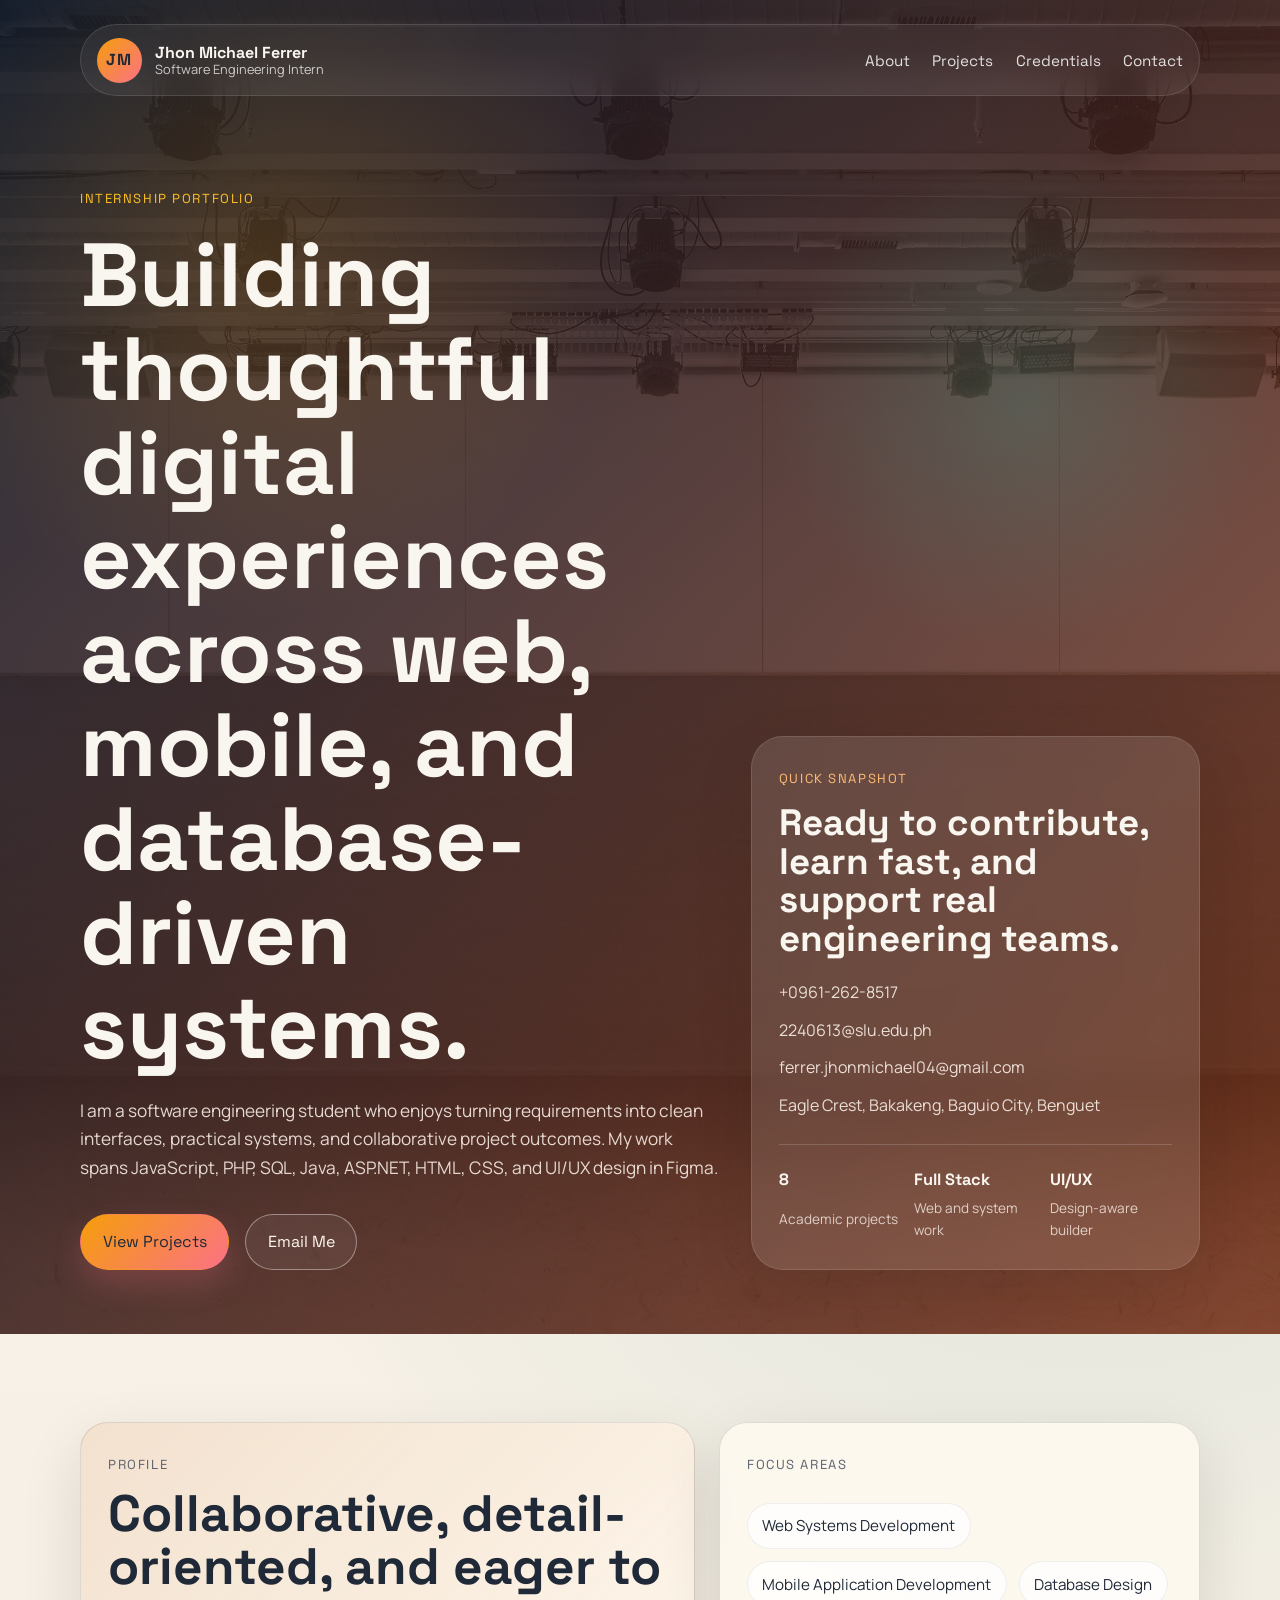
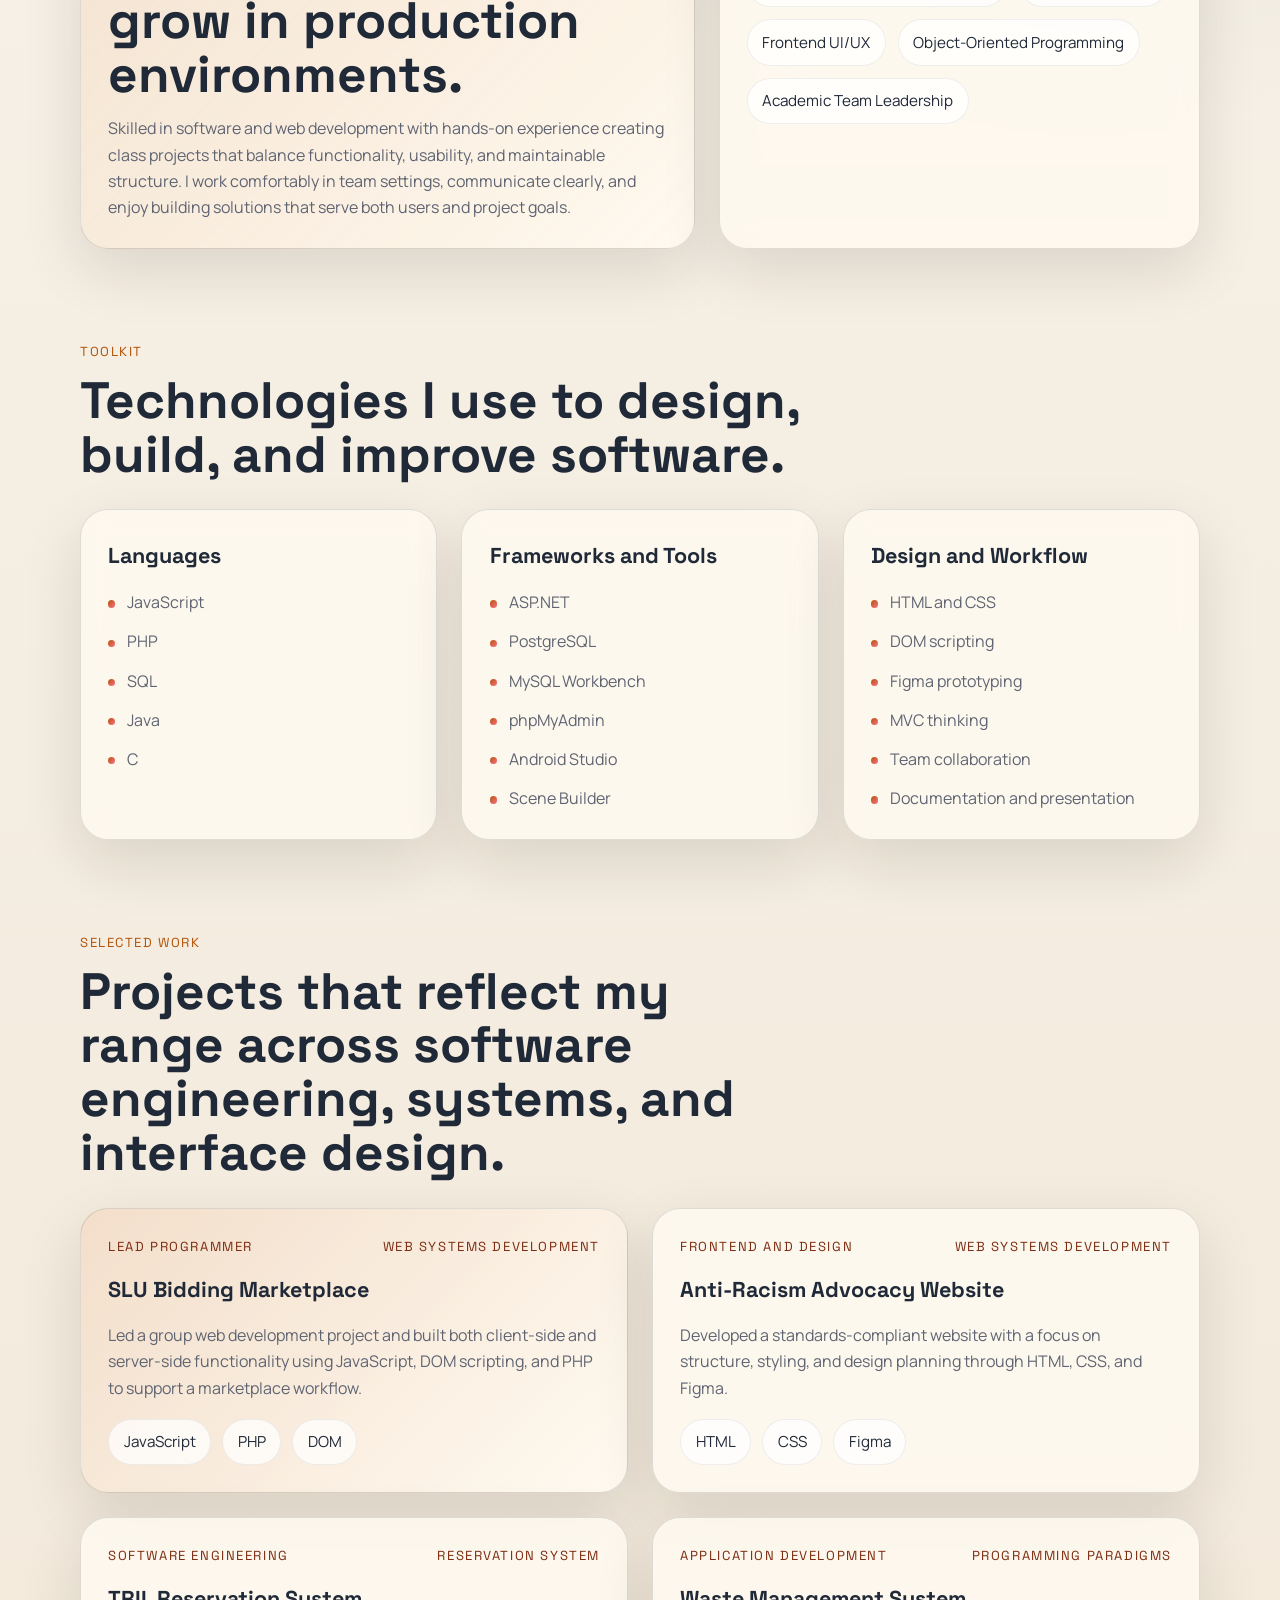
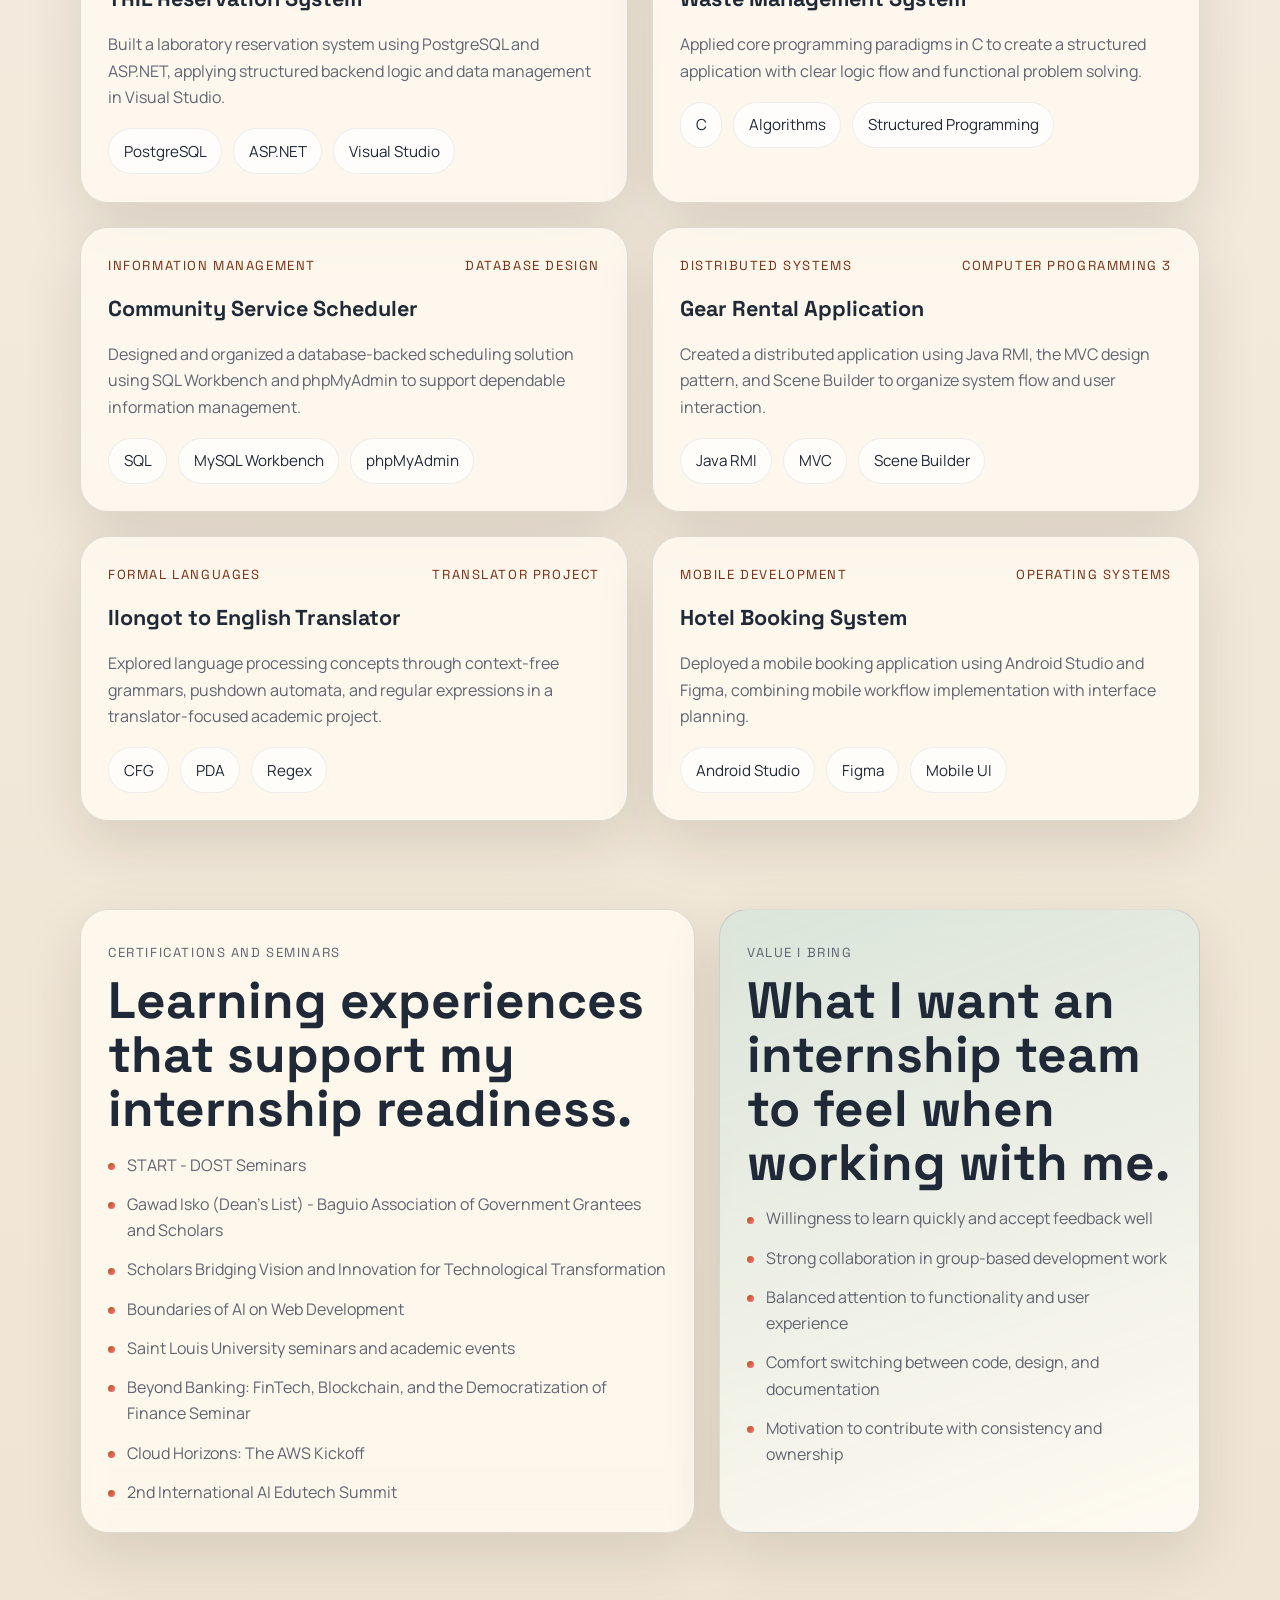
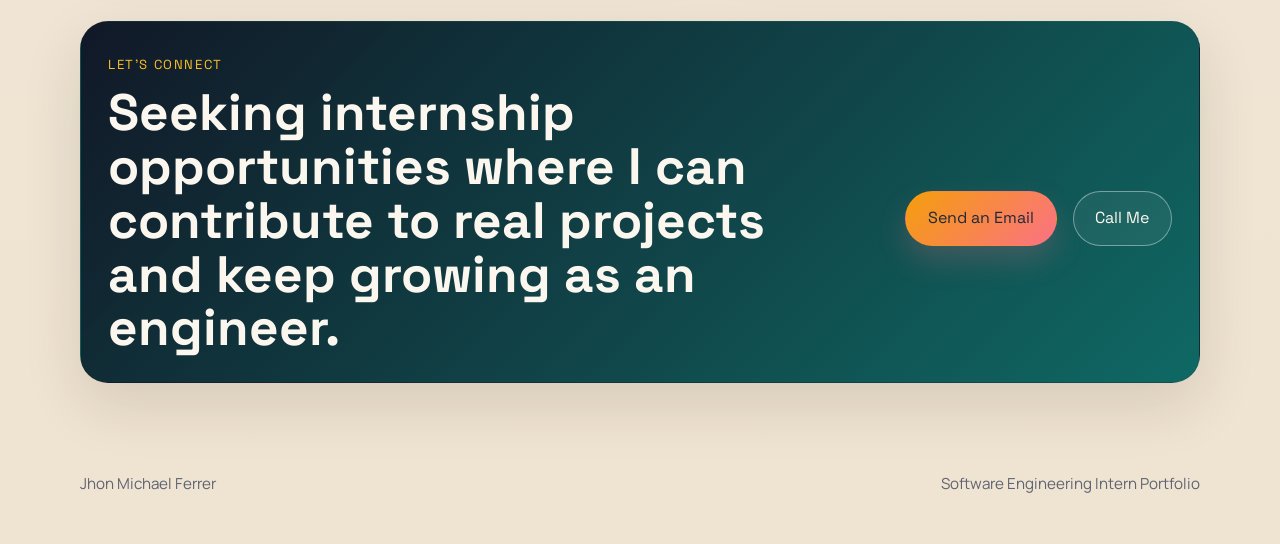
==== index.html @ e6fe1aca "Initial portfolio site for GitHub Pages" ====
<!DOCTYPE html>
<html lang="en">
<head>
    <meta charset="UTF-8">
    <meta name="viewport" content="width=device-width, initial-scale=1.0">
    <title>Jhon Michael Ferrer | Software Engineering Intern Portfolio</title>
    <meta name="description" content="Career portfolio of Jhon Michael Ferrer, a software engineering intern focused on web systems, mobile applications, UI/UX, and collaborative product development.">
    <link rel="preconnect" href="https://fonts.googleapis.com">
    <link rel="preconnect" href="https://fonts.gstatic.com" crossorigin>
    <link href="https://fonts.googleapis.com/css2?family=Space+Grotesk:wght@400;500;700&family=Manrope:wght@400;500;600;700&display=swap" rel="stylesheet">
    <link rel="stylesheet" href="style.css">
</head>
<body>
    <header class="hero" id="top">
        <div class="hero-overlay"></div>
        <nav class="site-nav">
            <a class="brand" href="#top">
                <span class="brand-mark">JM</span>
                <span class="brand-text">
                    <strong>Jhon Michael Ferrer</strong>
                    <small>Software Engineering Intern</small>
                </span>
            </a>
            <div class="nav-links">
                <a href="#about">About</a>
                <a href="#projects">Projects</a>
                <a href="#credentials">Credentials</a>
                <a href="#contact">Contact</a>
            </div>
        </nav>

        <section class="hero-content">
            <div class="hero-copy">
                <p class="eyebrow">Internship Portfolio</p>
                <h1>Building thoughtful digital experiences across web, mobile, and database-driven systems.</h1>
                <p class="hero-summary">
                    I am a software engineering student who enjoys turning requirements into clean interfaces,
                    practical systems, and collaborative project outcomes. My work spans JavaScript, PHP, SQL,
                    Java, ASP.NET, HTML, CSS, and UI/UX design in Figma.
                </p>
                <div class="hero-actions">
                    <a class="button button-primary" href="#projects">View Projects</a>
                    <a class="button button-secondary" href="mailto:ferrer.jhonmichael04@gmail.com">Email Me</a>
                </div>
            </div>

            <aside class="hero-card">
                <p class="card-label">Quick Snapshot</p>
                <h2>Ready to contribute, learn fast, and support real engineering teams.</h2>
                <div class="contact-list">
                    <a href="tel:+639612628517">+0961-262-8517</a>
                    <a href="mailto:2240613@slu.edu.ph">2240613@slu.edu.ph</a>
                    <a href="mailto:ferrer.jhonmichael04@gmail.com">ferrer.jhonmichael04@gmail.com</a>
                    <span>Eagle Crest, Bakakeng, Baguio City, Benguet</span>
                </div>
                <div class="mini-stats">
                    <article>
                        <strong>8</strong>
                        <span>Academic projects</span>
                    </article>
                    <article>
                        <strong>Full Stack</strong>
                        <span>Web and system work</span>
                    </article>
                    <article>
                        <strong>UI/UX</strong>
                        <span>Design-aware builder</span>
                    </article>
                </div>
            </aside>
        </section>
    </header>

    <main>
        <section class="section intro-grid" id="about">
            <article class="panel panel-highlight">
                <p class="section-tag">Profile</p>
                <h2>Collaborative, detail-oriented, and eager to grow in production environments.</h2>
                <p>
                    Skilled in software and web development with hands-on experience creating class projects that
                    balance functionality, usability, and maintainable structure. I work comfortably in team settings,
                    communicate clearly, and enjoy building solutions that serve both users and project goals.
                </p>
            </article>

            <article class="panel">
                <p class="section-tag">Focus Areas</p>
                <div class="pill-grid">
                    <span>Web Systems Development</span>
                    <span>Mobile Application Development</span>
                    <span>Database Design</span>
                    <span>Frontend UI/UX</span>
                    <span>Object-Oriented Programming</span>
                    <span>Academic Team Leadership</span>
                </div>
            </article>
        </section>

        <section class="section" aria-labelledby="skills-heading">
            <div class="section-heading">
                <p class="section-tag">Toolkit</p>
                <h2 id="skills-heading">Technologies I use to design, build, and improve software.</h2>
            </div>
            <div class="skill-columns">
                <article class="panel">
                    <h3>Languages</h3>
                    <ul class="feature-list">
                        <li>JavaScript</li>
                        <li>PHP</li>
                        <li>SQL</li>
                        <li>Java</li>
                        <li>C</li>
                    </ul>
                </article>
                <article class="panel">
                    <h3>Frameworks and Tools</h3>
                    <ul class="feature-list">
                        <li>ASP.NET</li>
                        <li>PostgreSQL</li>
                        <li>MySQL Workbench</li>
                        <li>phpMyAdmin</li>
                        <li>Android Studio</li>
                        <li>Scene Builder</li>
                    </ul>
                </article>
                <article class="panel">
                    <h3>Design and Workflow</h3>
                    <ul class="feature-list">
                        <li>HTML and CSS</li>
                        <li>DOM scripting</li>
                        <li>Figma prototyping</li>
                        <li>MVC thinking</li>
                        <li>Team collaboration</li>
                        <li>Documentation and presentation</li>
                    </ul>
                </article>
            </div>
        </section>

        <section class="section" id="projects">
            <div class="section-heading">
                <p class="section-tag">Selected Work</p>
                <h2>Projects that reflect my range across software engineering, systems, and interface design.</h2>
            </div>

            <div class="project-grid">
                <article class="project-card project-featured">
                    <div class="project-meta">
                        <span>Lead Programmer</span>
                        <span>Web Systems Development</span>
                    </div>
                    <h3>SLU Bidding Marketplace</h3>
                    <p>
                        Led a group web development project and built both client-side and server-side functionality
                        using JavaScript, DOM scripting, and PHP to support a marketplace workflow.
                    </p>
                    <div class="tag-row">
                        <span>JavaScript</span>
                        <span>PHP</span>
                        <span>DOM</span>
                    </div>
                </article>

                <article class="project-card">
                    <div class="project-meta">
                        <span>Frontend and Design</span>
                        <span>Web Systems Development</span>
                    </div>
                    <h3>Anti-Racism Advocacy Website</h3>
                    <p>
                        Developed a standards-compliant website with a focus on structure, styling, and design planning
                        through HTML, CSS, and Figma.
                    </p>
                    <div class="tag-row">
                        <span>HTML</span>
                        <span>CSS</span>
                        <span>Figma</span>
                    </div>
                </article>

                <article class="project-card">
                    <div class="project-meta">
                        <span>Software Engineering</span>
                        <span>Reservation System</span>
                    </div>
                    <h3>TRIL Reservation System</h3>
                    <p>
                        Built a laboratory reservation system using PostgreSQL and ASP.NET, applying structured backend
                        logic and data management in Visual Studio.
                    </p>
                    <div class="tag-row">
                        <span>PostgreSQL</span>
                        <span>ASP.NET</span>
                        <span>Visual Studio</span>
                    </div>
                </article>

                <article class="project-card">
                    <div class="project-meta">
                        <span>Application Development</span>
                        <span>Programming Paradigms</span>
                    </div>
                    <h3>Waste Management System</h3>
                    <p>
                        Applied core programming paradigms in C to create a structured application with clear logic flow
                        and functional problem solving.
                    </p>
                    <div class="tag-row">
                        <span>C</span>
                        <span>Algorithms</span>
                        <span>Structured Programming</span>
                    </div>
                </article>

                <article class="project-card">
                    <div class="project-meta">
                        <span>Information Management</span>
                        <span>Database Design</span>
                    </div>
                    <h3>Community Service Scheduler</h3>
                    <p>
                        Designed and organized a database-backed scheduling solution using SQL Workbench and phpMyAdmin
                        to support dependable information management.
                    </p>
                    <div class="tag-row">
                        <span>SQL</span>
                        <span>MySQL Workbench</span>
                        <span>phpMyAdmin</span>
                    </div>
                </article>

                <article class="project-card">
                    <div class="project-meta">
                        <span>Distributed Systems</span>
                        <span>Computer Programming 3</span>
                    </div>
                    <h3>Gear Rental Application</h3>
                    <p>
                        Created a distributed application using Java RMI, the MVC design pattern, and Scene Builder to
                        organize system flow and user interaction.
                    </p>
                    <div class="tag-row">
                        <span>Java RMI</span>
                        <span>MVC</span>
                        <span>Scene Builder</span>
                    </div>
                </article>

                <article class="project-card">
                    <div class="project-meta">
                        <span>Formal Languages</span>
                        <span>Translator Project</span>
                    </div>
                    <h3>Ilongot to English Translator</h3>
                    <p>
                        Explored language processing concepts through context-free grammars, pushdown automata, and
                        regular expressions in a translator-focused academic project.
                    </p>
                    <div class="tag-row">
                        <span>CFG</span>
                        <span>PDA</span>
                        <span>Regex</span>
                    </div>
                </article>

                <article class="project-card">
                    <div class="project-meta">
                        <span>Mobile Development</span>
                        <span>Operating Systems</span>
                    </div>
                    <h3>Hotel Booking System</h3>
                    <p>
                        Deployed a mobile booking application using Android Studio and Figma, combining mobile workflow
                        implementation with interface planning.
                    </p>
                    <div class="tag-row">
                        <span>Android Studio</span>
                        <span>Figma</span>
                        <span>Mobile UI</span>
                    </div>
                </article>
            </div>
        </section>

        <section class="section credential-layout" id="credentials">
            <article class="panel">
                <p class="section-tag">Certifications and Seminars</p>
                <h2>Learning experiences that support my internship readiness.</h2>
                <ul class="timeline-list">
                    <li>START - DOST Seminars</li>
                    <li>Gawad Isko (Dean's List) - Baguio Association of Government Grantees and Scholars</li>
                    <li>Scholars Bridging Vision and Innovation for Technological Transformation</li>
                    <li>Boundaries of AI on Web Development</li>
                    <li>Saint Louis University seminars and academic events</li>
                    <li>Beyond Banking: FinTech, Blockchain, and the Democratization of Finance Seminar</li>
                    <li>Cloud Horizons: The AWS Kickoff</li>
                    <li>2nd International AI Edutech Summit</li>
                </ul>
            </article>

            <article class="panel panel-accent">
                <p class="section-tag">Value I Bring</p>
                <h2>What I want an internship team to feel when working with me.</h2>
                <ul class="feature-list">
                    <li>Willingness to learn quickly and accept feedback well</li>
                    <li>Strong collaboration in group-based development work</li>
                    <li>Balanced attention to functionality and user experience</li>
                    <li>Comfort switching between code, design, and documentation</li>
                    <li>Motivation to contribute with consistency and ownership</li>
                </ul>
            </article>
        </section>

        <section class="section contact-section" id="contact">
            <div class="contact-banner">
                <div>
                    <p class="section-tag">Let's Connect</p>
                    <h2>Seeking internship opportunities where I can contribute to real projects and keep growing as an engineer.</h2>
                </div>
                <div class="contact-actions">
                    <a class="button button-primary" href="mailto:ferrer.jhonmichael04@gmail.com">Send an Email</a>
                    <a class="button button-secondary" href="tel:+639612628517">Call Me</a>
                </div>
            </div>
        </section>
    </main>

    <footer class="site-footer">
        <p>Jhon Michael Ferrer</p>
        <p>Software Engineering Intern Portfolio</p>
    </footer>
</body>
</html>
---- style.css ----
:root {
    --bg: #f5efe4;
    --surface: rgba(255, 250, 241, 0.82);
    --surface-strong: #fff9ef;
    --ink: #1f2937;
    --muted: #5f6472;
    --line: rgba(41, 51, 69, 0.14);
    --primary: #b45309;
    --primary-dark: #7c2d12;
    --accent: #0f766e;
    --hero: #111827;
    --shadow: 0 22px 60px rgba(32, 26, 19, 0.12);
}

* {
    box-sizing: border-box;
    margin: 0;
    padding: 0;
}

html {
    scroll-behavior: smooth;
}

body {
    font-family: "Manrope", sans-serif;
    color: var(--ink);
    background:
        radial-gradient(circle at top left, rgba(180, 83, 9, 0.16), transparent 24%),
        radial-gradient(circle at 85% 15%, rgba(15, 118, 110, 0.14), transparent 20%),
        linear-gradient(180deg, #f9f5ee 0%, #efe3d1 100%);
    line-height: 1.65;
}

a {
    color: inherit;
    text-decoration: none;
}

img {
    max-width: 100%;
    display: block;
}

.hero {
    position: relative;
    min-height: 100vh;
    padding: 1.5rem 0 4rem;
    background:
        linear-gradient(135deg, rgba(17, 24, 39, 0.92), rgba(124, 45, 18, 0.78)),
        url("images/background.jpg") center/cover no-repeat;
    color: #f9f5ef;
    overflow: hidden;
}

.hero-overlay {
    position: absolute;
    inset: 0;
    background:
        radial-gradient(circle at 20% 20%, rgba(245, 158, 11, 0.18), transparent 24%),
        radial-gradient(circle at 80% 30%, rgba(45, 212, 191, 0.16), transparent 18%);
    pointer-events: none;
}

.site-nav,
.hero-content,
.section,
.site-footer {
    width: min(1120px, calc(100% - 2rem));
    margin: 0 auto;
    position: relative;
    z-index: 1;
}

.site-nav {
    display: flex;
    align-items: center;
    justify-content: space-between;
    gap: 1rem;
    padding: 0.8rem 1rem;
    border: 1px solid rgba(255, 255, 255, 0.12);
    border-radius: 999px;
    background: rgba(255, 255, 255, 0.06);
    backdrop-filter: blur(14px);
}

.brand {
    display: inline-flex;
    align-items: center;
    gap: 0.85rem;
}

.brand-mark {
    width: 2.8rem;
    height: 2.8rem;
    border-radius: 50%;
    display: grid;
    place-items: center;
    background: linear-gradient(135deg, #f59e0b, #fb7185);
    color: #1f2937;
    font-family: "Space Grotesk", sans-serif;
    font-weight: 700;
    letter-spacing: 0.08em;
}

.brand-text {
    display: flex;
    flex-direction: column;
    line-height: 1.15;
}

.brand-text strong,
.nav-links a,
.eyebrow,
.section-tag,
.project-meta,
.card-label,
.button {
    font-family: "Space Grotesk", sans-serif;
}

.brand-text small {
    color: rgba(255, 255, 255, 0.74);
    font-size: 0.8rem;
}

.nav-links {
    display: flex;
    gap: 1.4rem;
    flex-wrap: wrap;
}

.nav-links a {
    color: rgba(255, 255, 255, 0.85);
    font-size: 0.95rem;
    transition: color 0.25s ease, transform 0.25s ease;
}

.nav-links a:hover,
.nav-links a:focus-visible {
    color: #ffffff;
    transform: translateY(-1px);
}

.hero-content {
    display: grid;
    grid-template-columns: 1.35fr 0.95fr;
    gap: 2rem;
    align-items: end;
    padding-top: 5.5rem;
}

.hero-copy {
    max-width: 44rem;
}

.eyebrow,
.section-tag,
.project-meta,
.card-label {
    display: inline-block;
    font-size: 0.82rem;
    letter-spacing: 0.12em;
    text-transform: uppercase;
}

.eyebrow {
    color: #fbbf24;
    margin-bottom: 1.1rem;
}

.hero h1,
.section h2,
.hero-card h2 {
    font-family: "Space Grotesk", sans-serif;
    line-height: 1.05;
}

.hero h1 {
    font-size: clamp(2.9rem, 7vw, 5.8rem);
    margin-bottom: 1.4rem;
    text-wrap: balance;
}

.hero-summary {
    max-width: 40rem;
    font-size: 1.08rem;
    color: rgba(255, 245, 238, 0.86);
}

.hero-actions,
.contact-actions {
    display: flex;
    flex-wrap: wrap;
    gap: 1rem;
    margin-top: 2rem;
}

.button {
    display: inline-flex;
    align-items: center;
    justify-content: center;
    min-height: 3.2rem;
    padding: 0.85rem 1.35rem;
    border-radius: 999px;
    border: 1px solid transparent;
    transition: transform 0.25s ease, box-shadow 0.25s ease, background 0.25s ease, color 0.25s ease;
}

.button:hover,
.button:focus-visible {
    transform: translateY(-2px);
}

.button-primary {
    background: linear-gradient(135deg, #f59e0b, #fb7185);
    color: #1f2937;
    box-shadow: 0 14px 30px rgba(251, 113, 133, 0.22);
}

.button-secondary {
    border-color: rgba(255, 255, 255, 0.4);
    color: #fff8ed;
    background: rgba(255, 255, 255, 0.06);
}

.hero-card,
.panel,
.project-card,
.contact-banner {
    border: 1px solid var(--line);
    box-shadow: var(--shadow);
}

.hero-card {
    background: rgba(255, 248, 240, 0.12);
    backdrop-filter: blur(14px);
    border-color: rgba(255, 255, 255, 0.12);
    border-radius: 2rem;
    padding: 1.7rem;
}

.card-label {
    color: #fdba74;
    margin-bottom: 0.9rem;
}

.hero-card h2 {
    font-size: clamp(1.55rem, 3.1vw, 2.3rem);
    margin-bottom: 1.3rem;
}

.contact-list {
    display: grid;
    gap: 0.7rem;
    color: rgba(255, 247, 240, 0.86);
}

.contact-list a:hover {
    color: #ffffff;
}

.mini-stats {
    margin-top: 1.6rem;
    padding-top: 1.4rem;
    border-top: 1px solid rgba(255, 255, 255, 0.16);
    display: grid;
    grid-template-columns: repeat(3, 1fr);
    gap: 0.85rem;
}

.mini-stats article {
    display: grid;
    gap: 0.15rem;
}

.mini-stats strong {
    font-family: "Space Grotesk", sans-serif;
    font-size: 1.02rem;
}

.mini-stats span {
    color: rgba(255, 247, 240, 0.76);
    font-size: 0.85rem;
}

.section {
    padding: 5.5rem 0 0;
}

.section-heading {
    max-width: 46rem;
    margin-bottom: 1.75rem;
}

.section-tag {
    color: var(--primary);
    margin-bottom: 0.7rem;
}

.section h2 {
    font-size: clamp(2rem, 4vw, 3.35rem);
    margin-bottom: 0.85rem;
}

.intro-grid,
.credential-layout {
    display: grid;
    grid-template-columns: 1.15fr 0.9fr;
    gap: 1.5rem;
}

.panel,
.project-card,
.contact-banner {
    background: var(--surface);
    backdrop-filter: blur(12px);
    border-radius: 1.75rem;
    padding: 1.7rem;
}

.panel-highlight {
    background:
        linear-gradient(135deg, rgba(180, 83, 9, 0.14), rgba(255, 249, 239, 0.92)),
        var(--surface);
}

.panel-accent {
    background:
        linear-gradient(160deg, rgba(15, 118, 110, 0.14), rgba(255, 250, 241, 0.94)),
        var(--surface);
}

.panel p,
.project-card p {
    color: var(--muted);
}

.pill-grid {
    display: flex;
    flex-wrap: wrap;
    gap: 0.75rem;
    margin-top: 1rem;
}

.pill-grid span,
.tag-row span {
    padding: 0.6rem 0.9rem;
    border-radius: 999px;
    background: rgba(255, 255, 255, 0.72);
    border: 1px solid rgba(41, 51, 69, 0.08);
    font-size: 0.95rem;
}

.skill-columns {
    display: grid;
    grid-template-columns: repeat(3, 1fr);
    gap: 1.5rem;
}

.panel h3,
.project-card h3 {
    font-family: "Space Grotesk", sans-serif;
    font-size: 1.35rem;
    margin-bottom: 0.9rem;
}

.feature-list,
.timeline-list {
    list-style: none;
    display: grid;
    gap: 0.8rem;
    margin-top: 1rem;
}

.feature-list li,
.timeline-list li {
    position: relative;
    padding-left: 1.2rem;
    color: var(--muted);
}

.feature-list li::before,
.timeline-list li::before {
    content: "";
    position: absolute;
    left: 0;
    top: 0.7rem;
    width: 0.45rem;
    height: 0.45rem;
    border-radius: 50%;
    background: linear-gradient(135deg, var(--primary), #fb7185);
}

.project-grid {
    display: grid;
    grid-template-columns: repeat(2, 1fr);
    gap: 1.5rem;
}

.project-card {
    min-height: 100%;
    transition: transform 0.28s ease, border-color 0.28s ease, box-shadow 0.28s ease;
}

.project-card:hover,
.project-card:focus-within {
    transform: translateY(-5px);
    border-color: rgba(180, 83, 9, 0.26);
}

.project-featured {
    background:
        linear-gradient(135deg, rgba(180, 83, 9, 0.16), rgba(255, 250, 241, 0.92)),
        var(--surface-strong);
}

.project-meta {
    display: flex;
    justify-content: space-between;
    gap: 1rem;
    flex-wrap: wrap;
    color: var(--primary-dark);
    margin-bottom: 0.9rem;
}

.tag-row {
    display: flex;
    flex-wrap: wrap;
    gap: 0.7rem;
    margin-top: 1.1rem;
}

.contact-section {
    padding-bottom: 5.5rem;
}

.contact-banner {
    display: flex;
    align-items: center;
    justify-content: space-between;
    gap: 2rem;
    background:
        linear-gradient(135deg, rgba(17, 24, 39, 0.96), rgba(15, 118, 110, 0.86)),
        var(--hero);
    color: #fbf7ef;
}

.contact-banner .section-tag {
    color: #fbbf24;
}

.contact-banner h2 {
    max-width: 42rem;
    margin-bottom: 0;
}

.site-footer {
    padding: 0 0 3rem;
    display: flex;
    justify-content: space-between;
    gap: 1rem;
    color: var(--muted);
    font-size: 0.95rem;
}

@media (max-width: 980px) {
    .hero-content,
    .intro-grid,
    .credential-layout,
    .skill-columns,
    .project-grid,
    .contact-banner {
        grid-template-columns: 1fr;
        flex-direction: column;
    }

    .site-nav,
    .site-footer {
        border-radius: 1.4rem;
    }

    .mini-stats {
        grid-template-columns: 1fr;
    }
}

@media (max-width: 700px) {
    .hero {
        min-height: auto;
        padding-bottom: 3rem;
    }

    .site-nav {
        align-items: flex-start;
        padding: 1rem;
    }

    .site-nav,
    .nav-links,
    .site-footer {
        flex-direction: column;
    }

    .nav-links {
        gap: 0.8rem;
    }

    .hero-content {
        padding-top: 3.2rem;
    }

    .hero h1 {
        font-size: clamp(2.4rem, 14vw, 4rem);
    }

    .section {
        padding-top: 4rem;
    }

    .panel,
    .project-card,
    .hero-card,
    .contact-banner {
        padding: 1.25rem;
        border-radius: 1.35rem;
    }

    .button,
    .hero-actions,
    .contact-actions {
        width: 100%;
    }

    .button {
        text-align: center;
    }
}
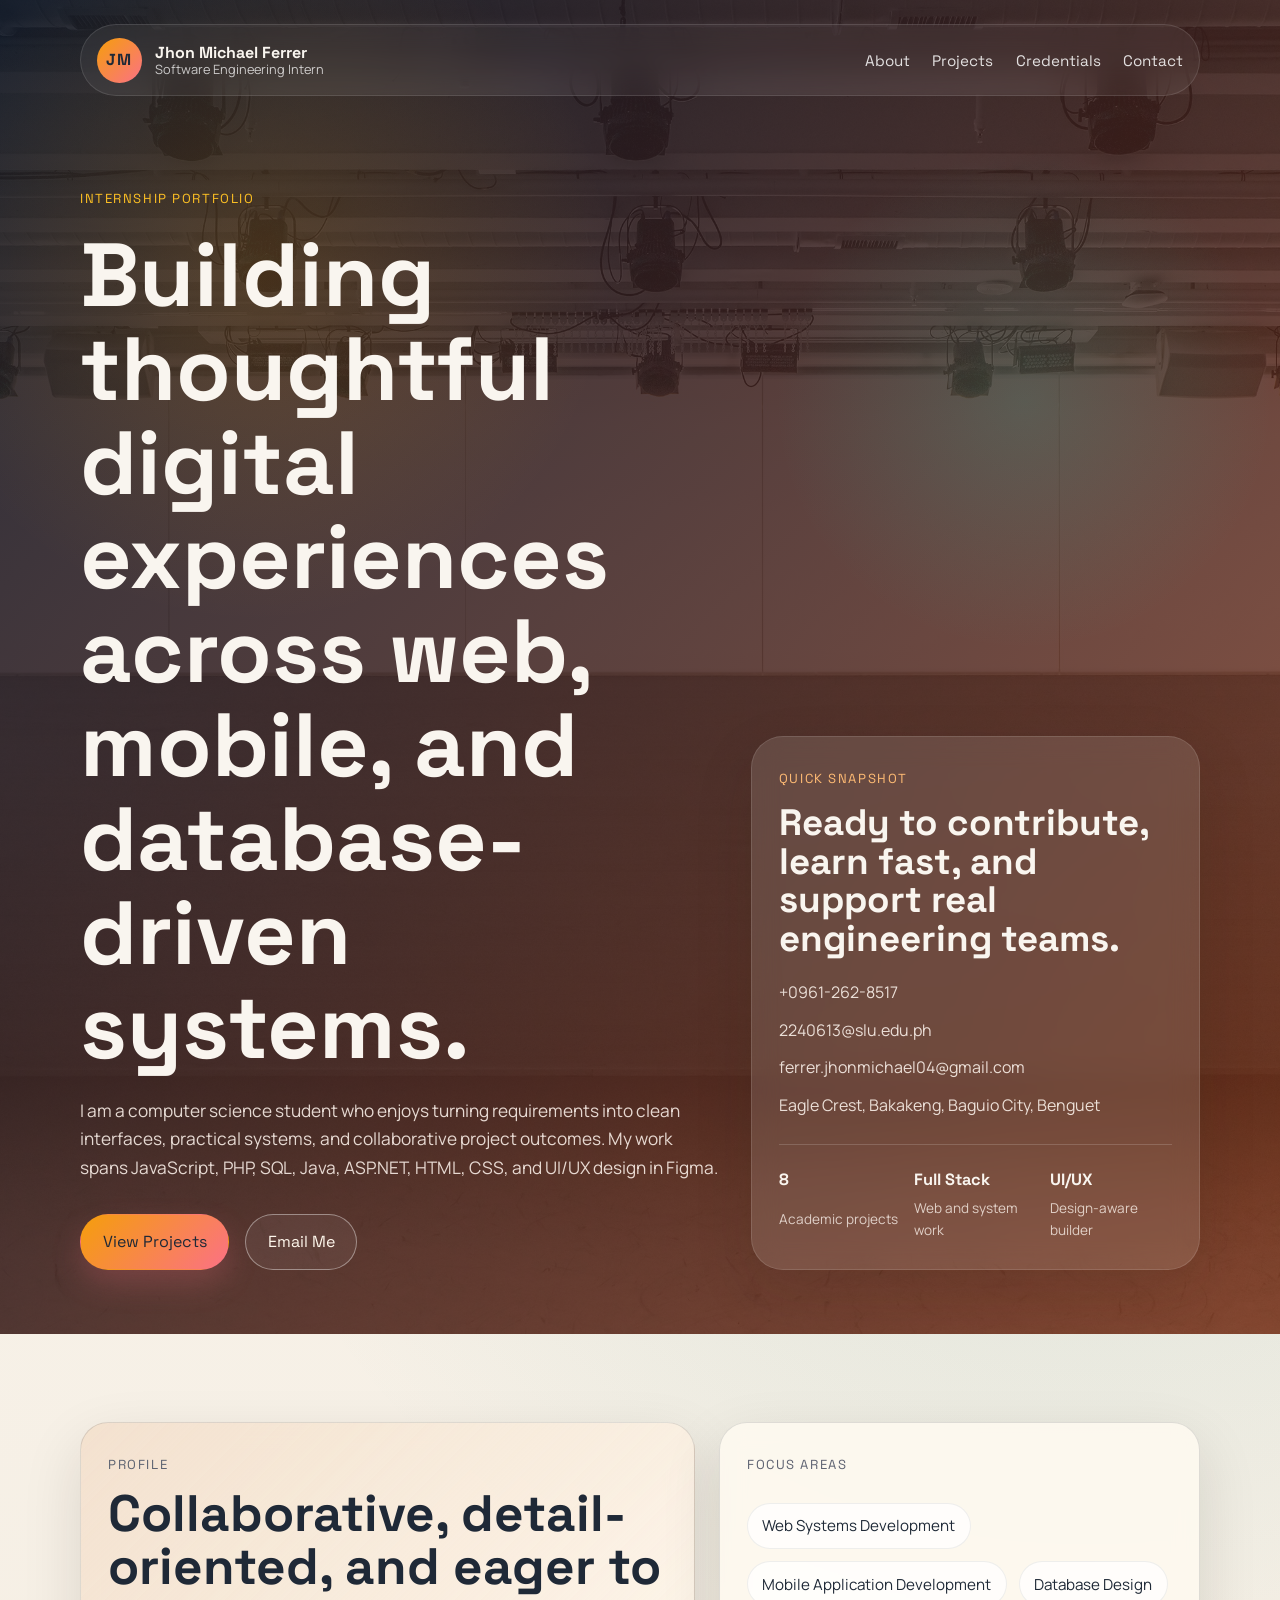
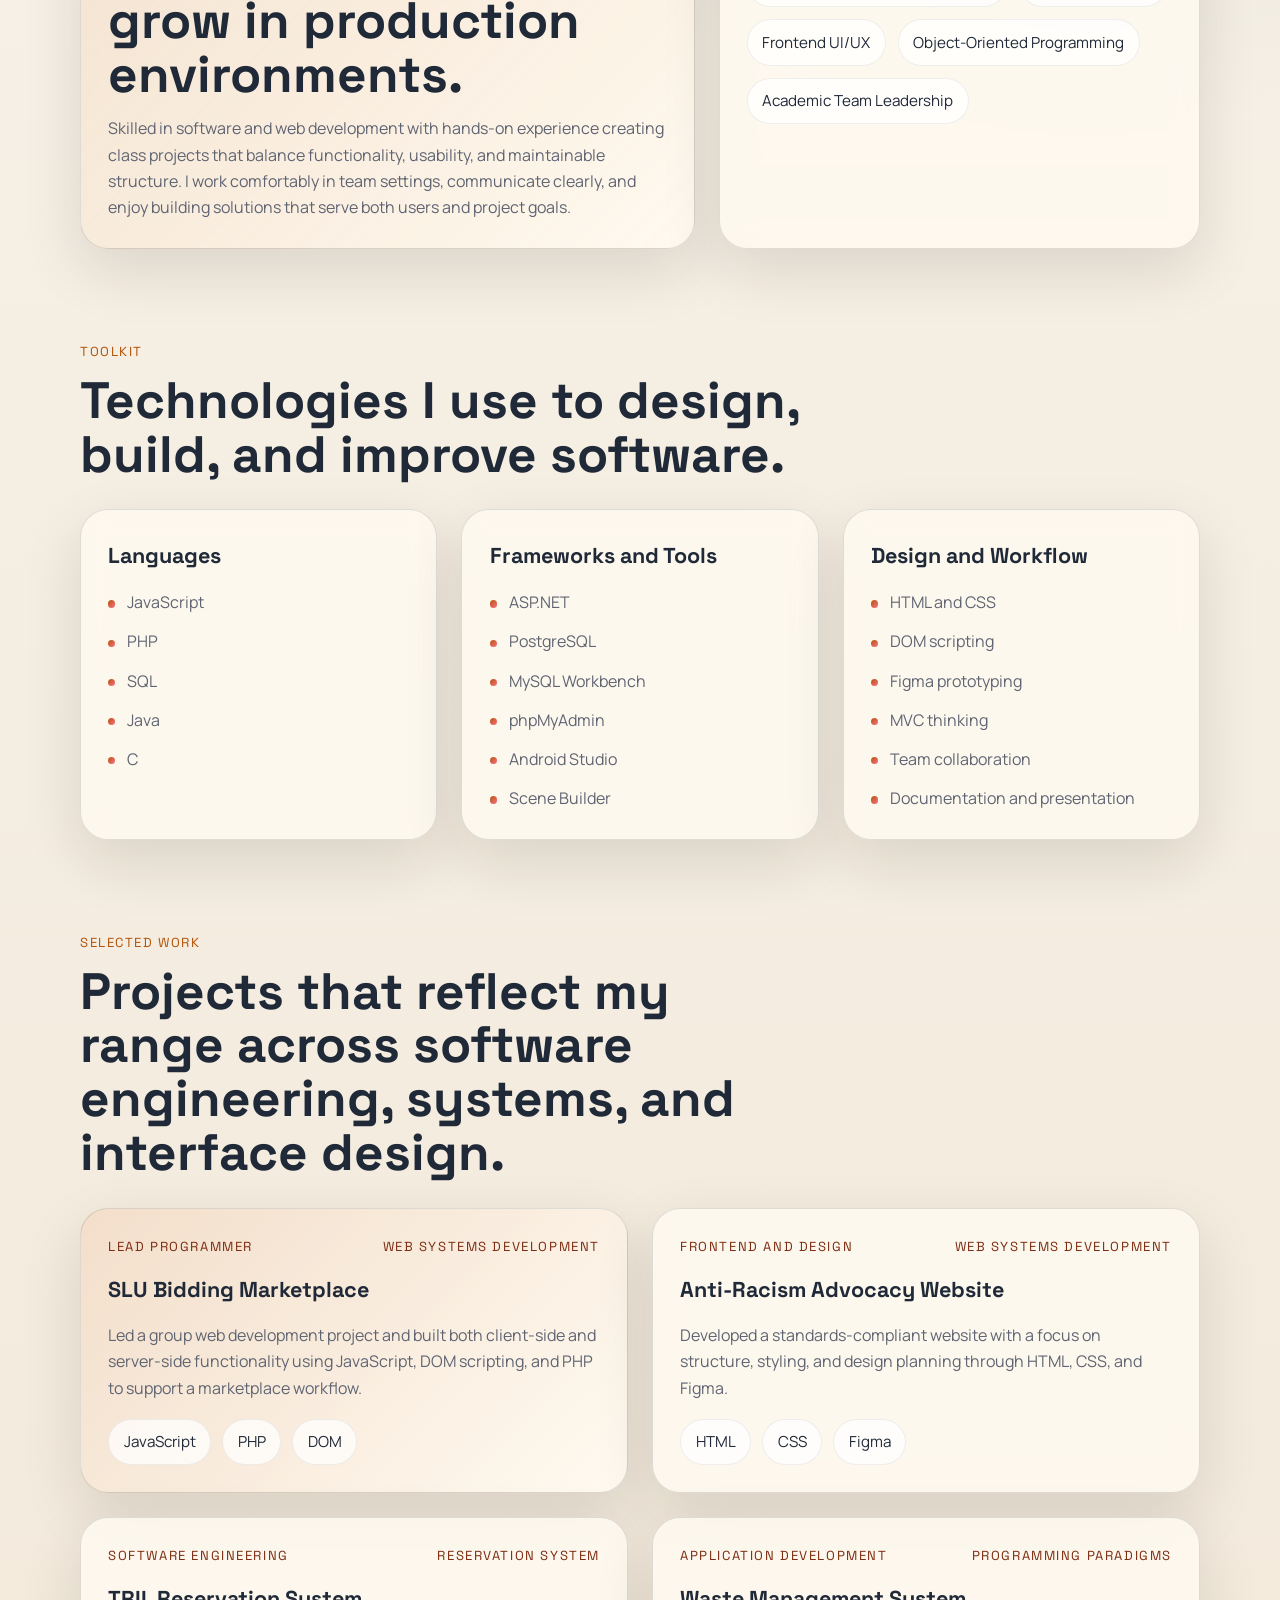
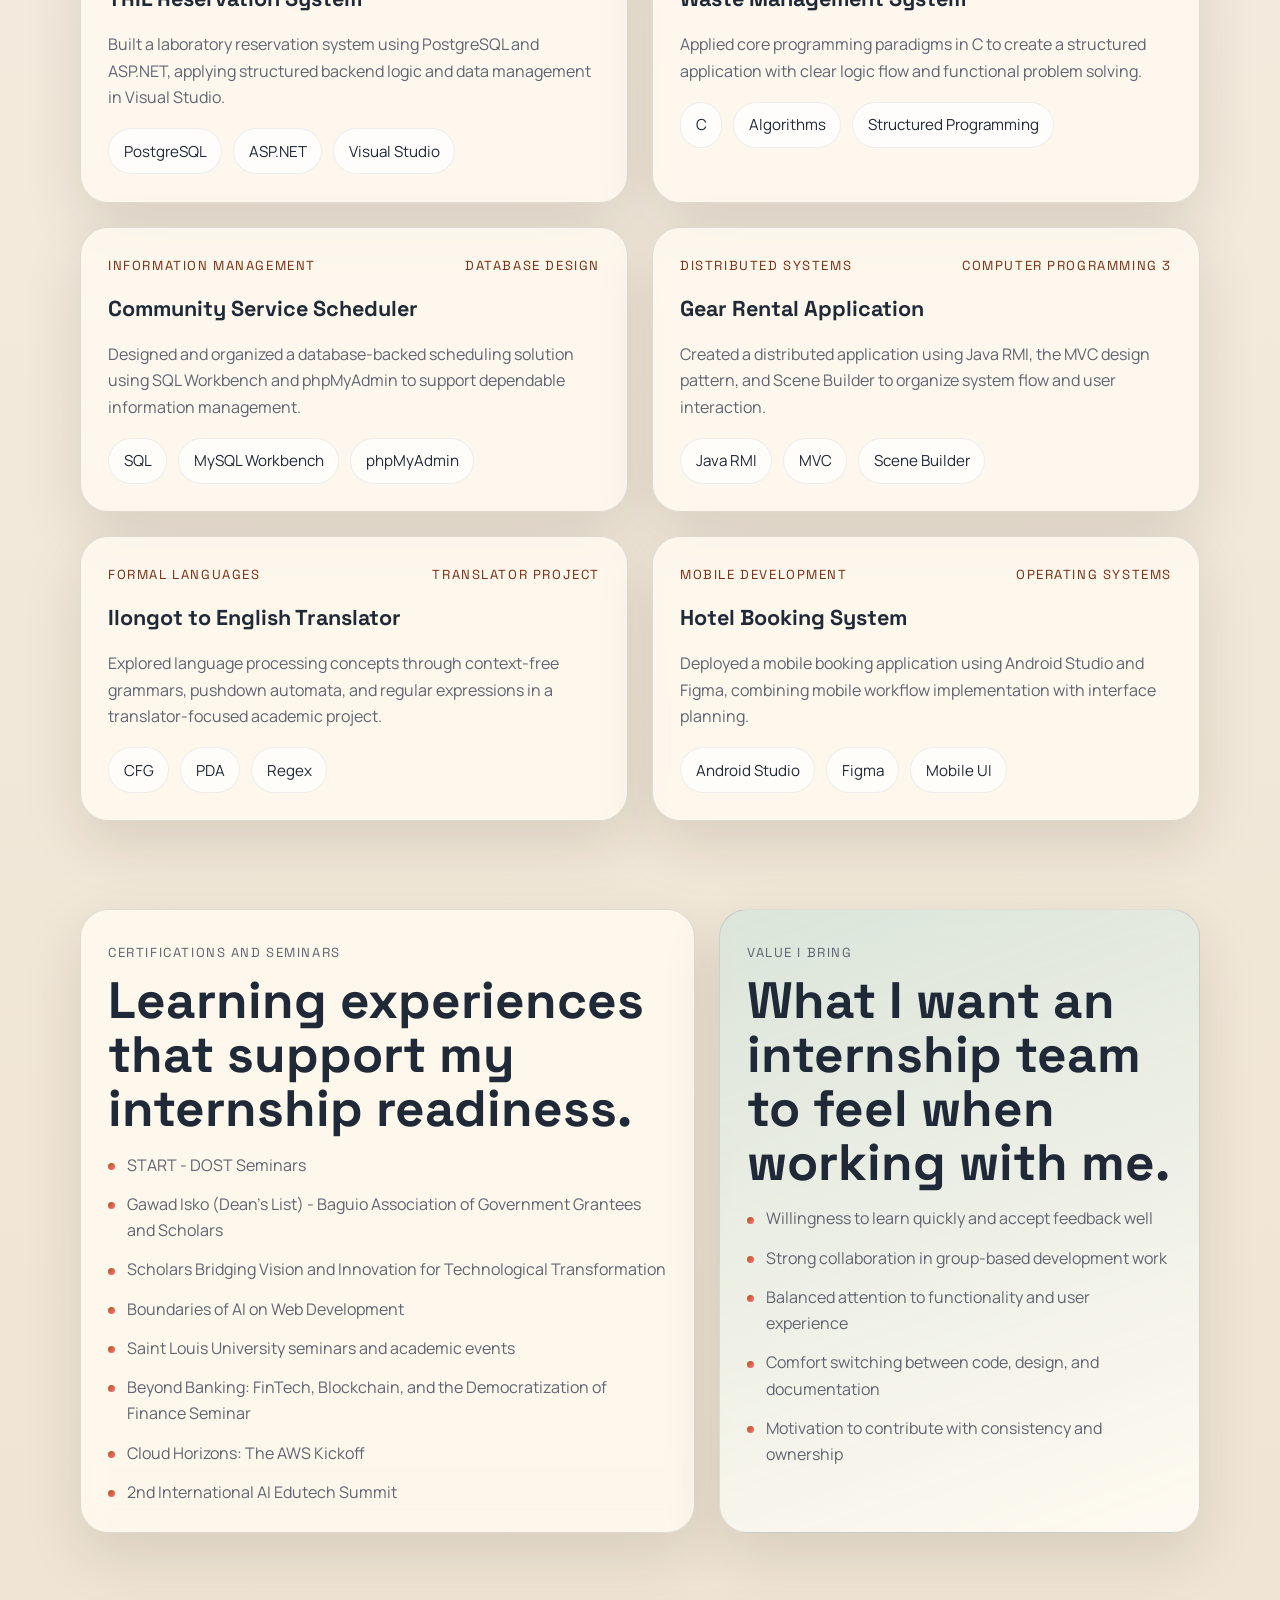
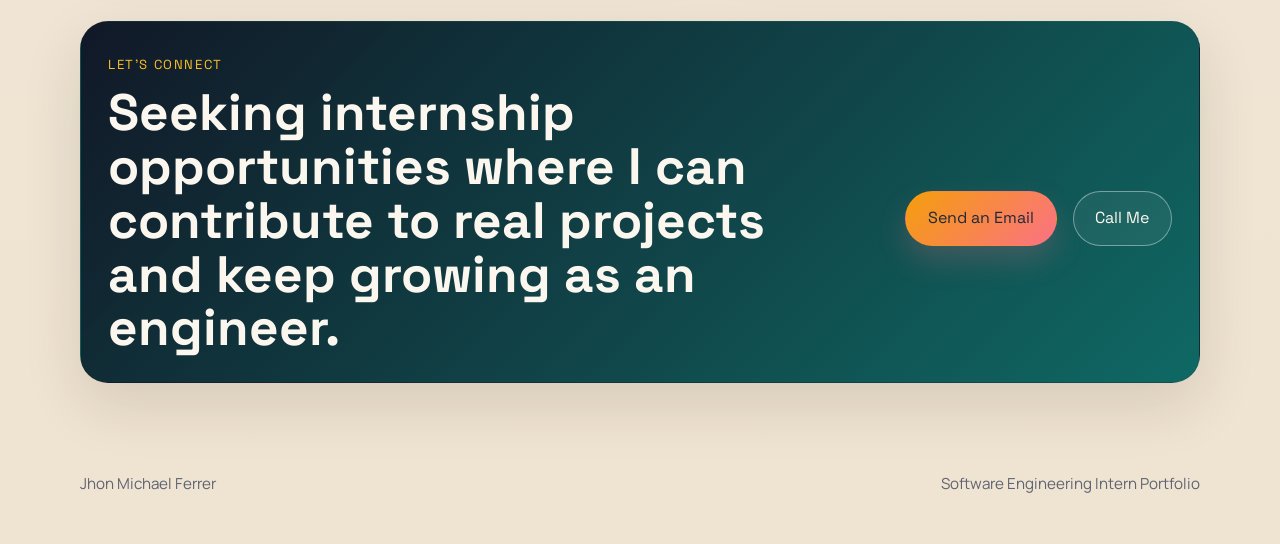
==== commit 1817f770: "test update" ====
--- a/index.html
+++ b/index.html
@@ -34,7 +34,7 @@
                 <p class="eyebrow">Internship Portfolio</p>
                 <h1>Building thoughtful digital experiences across web, mobile, and database-driven systems.</h1>
                 <p class="hero-summary">
-                    I am a software engineering student who enjoys turning requirements into clean interfaces,
+                    I am a computer science student who enjoys turning requirements into clean interfaces,
                     practical systems, and collaborative project outcomes. My work spans JavaScript, PHP, SQL,
                     Java, ASP.NET, HTML, CSS, and UI/UX design in Figma.
                 </p>
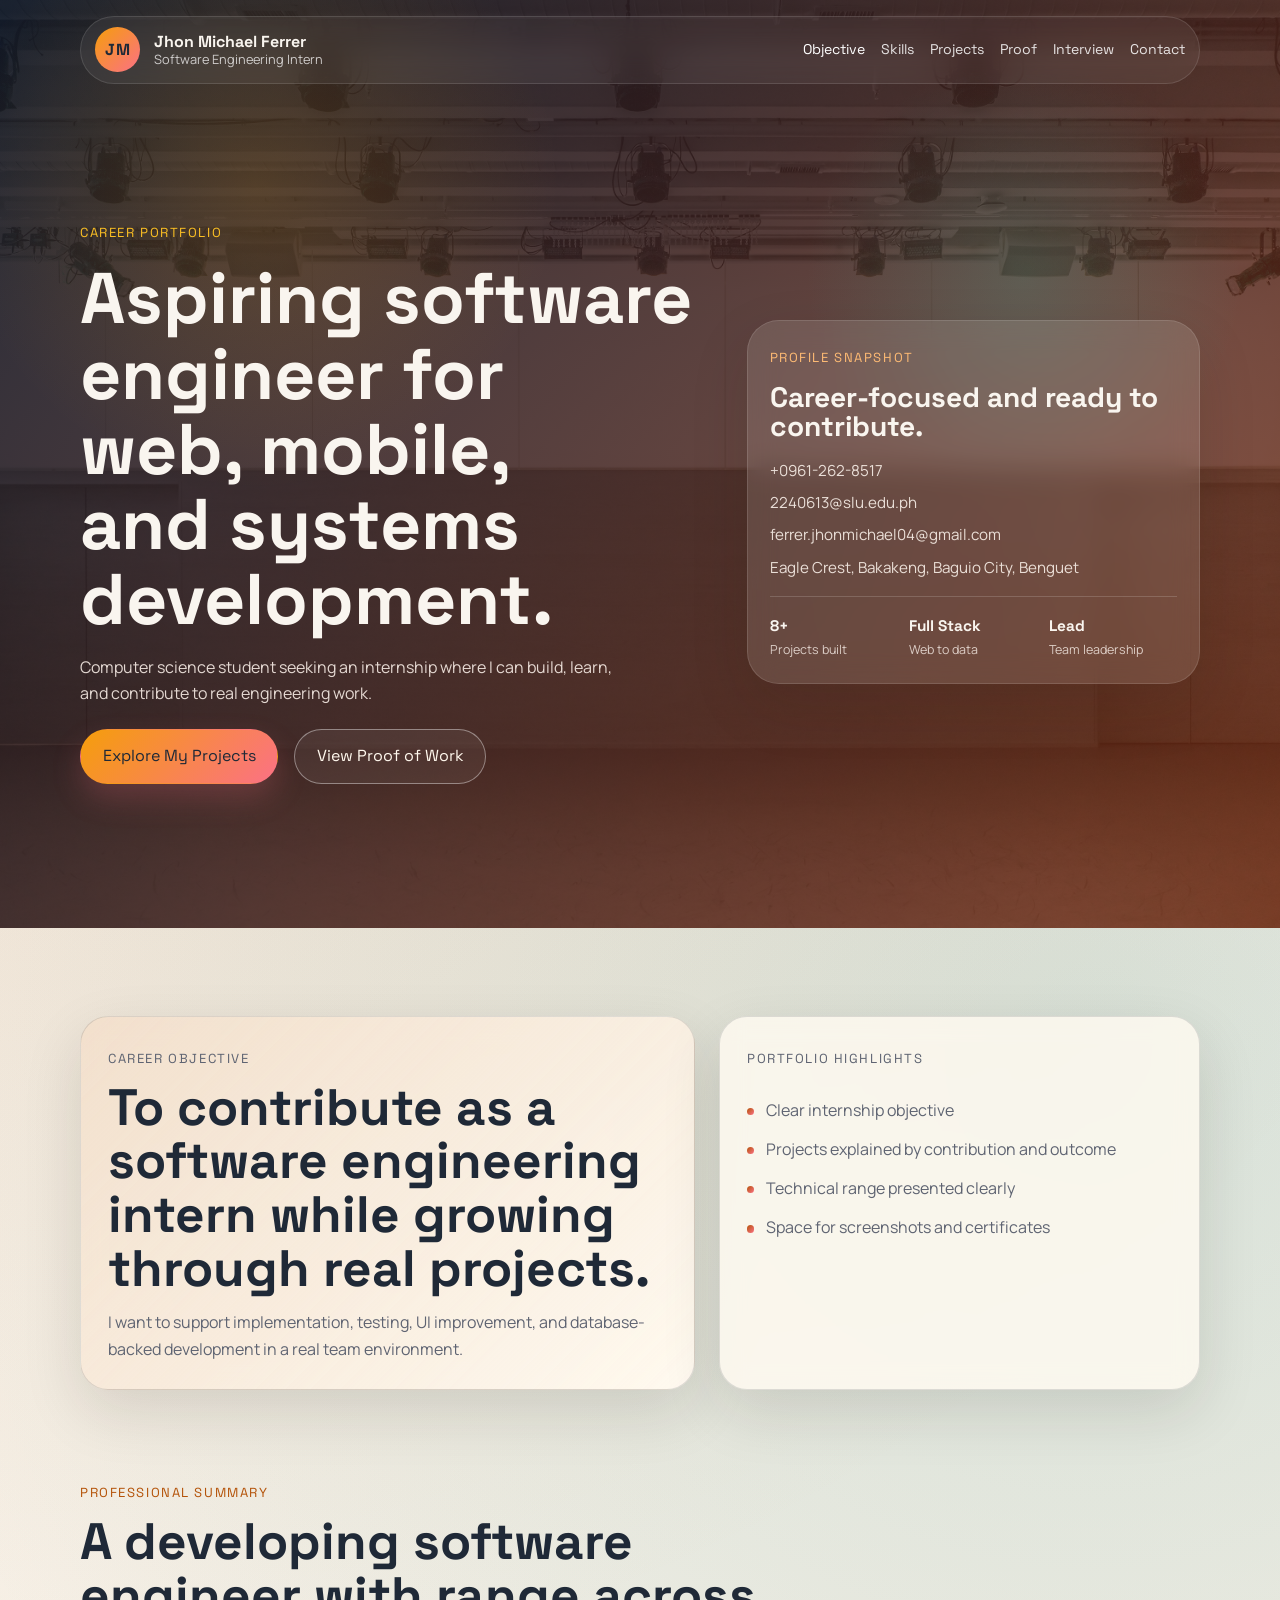
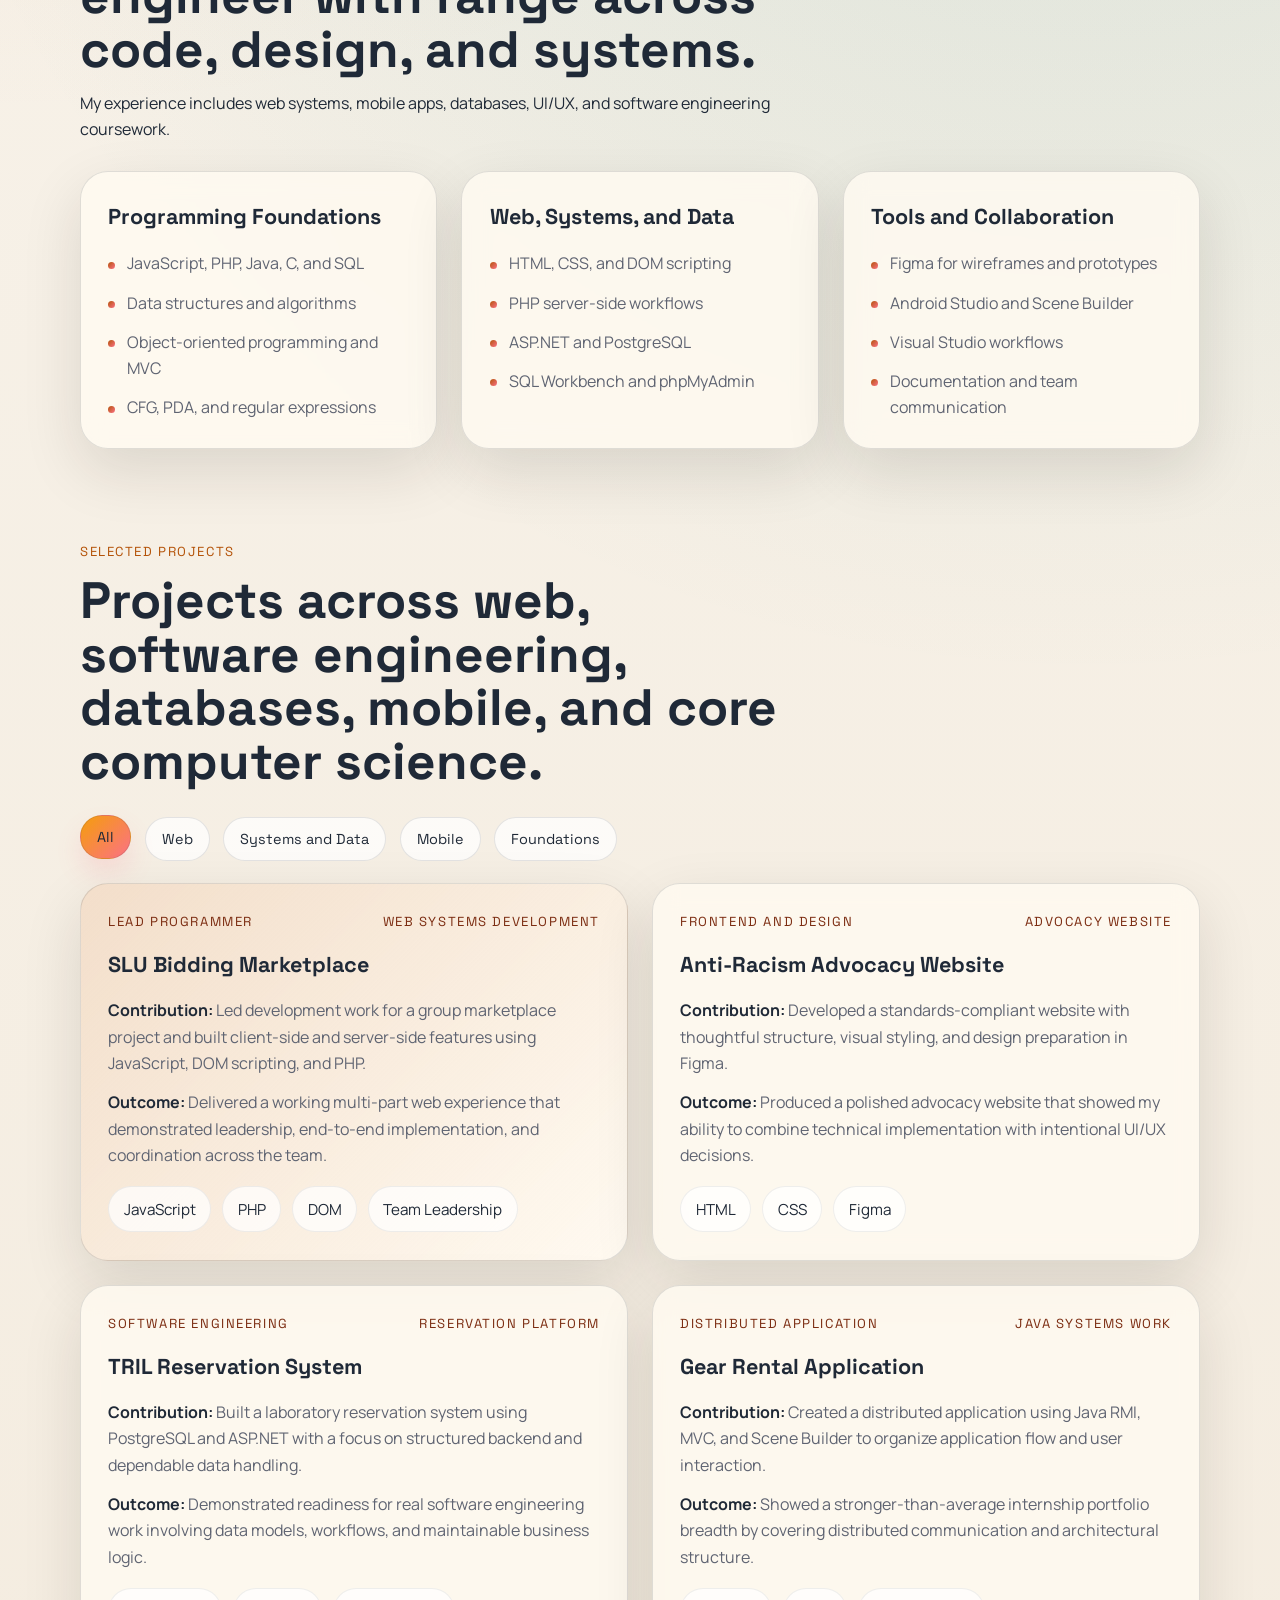
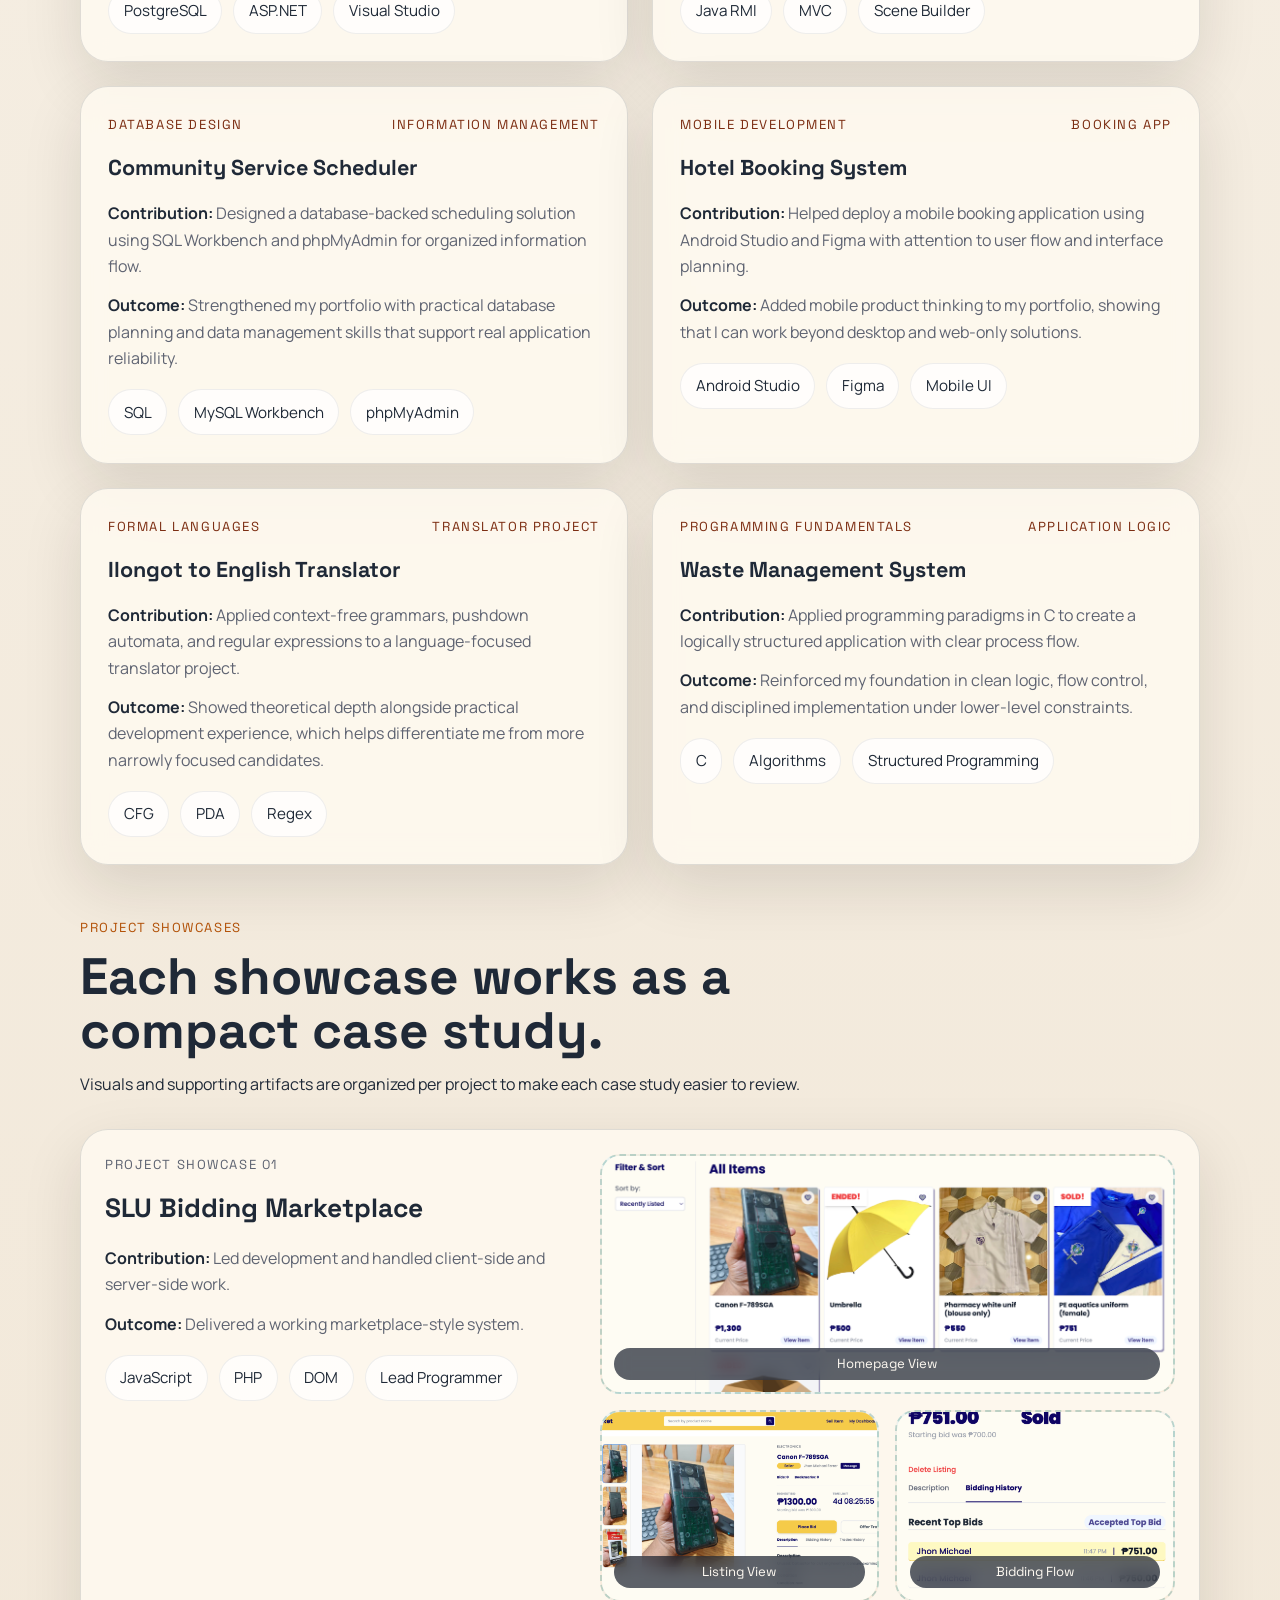
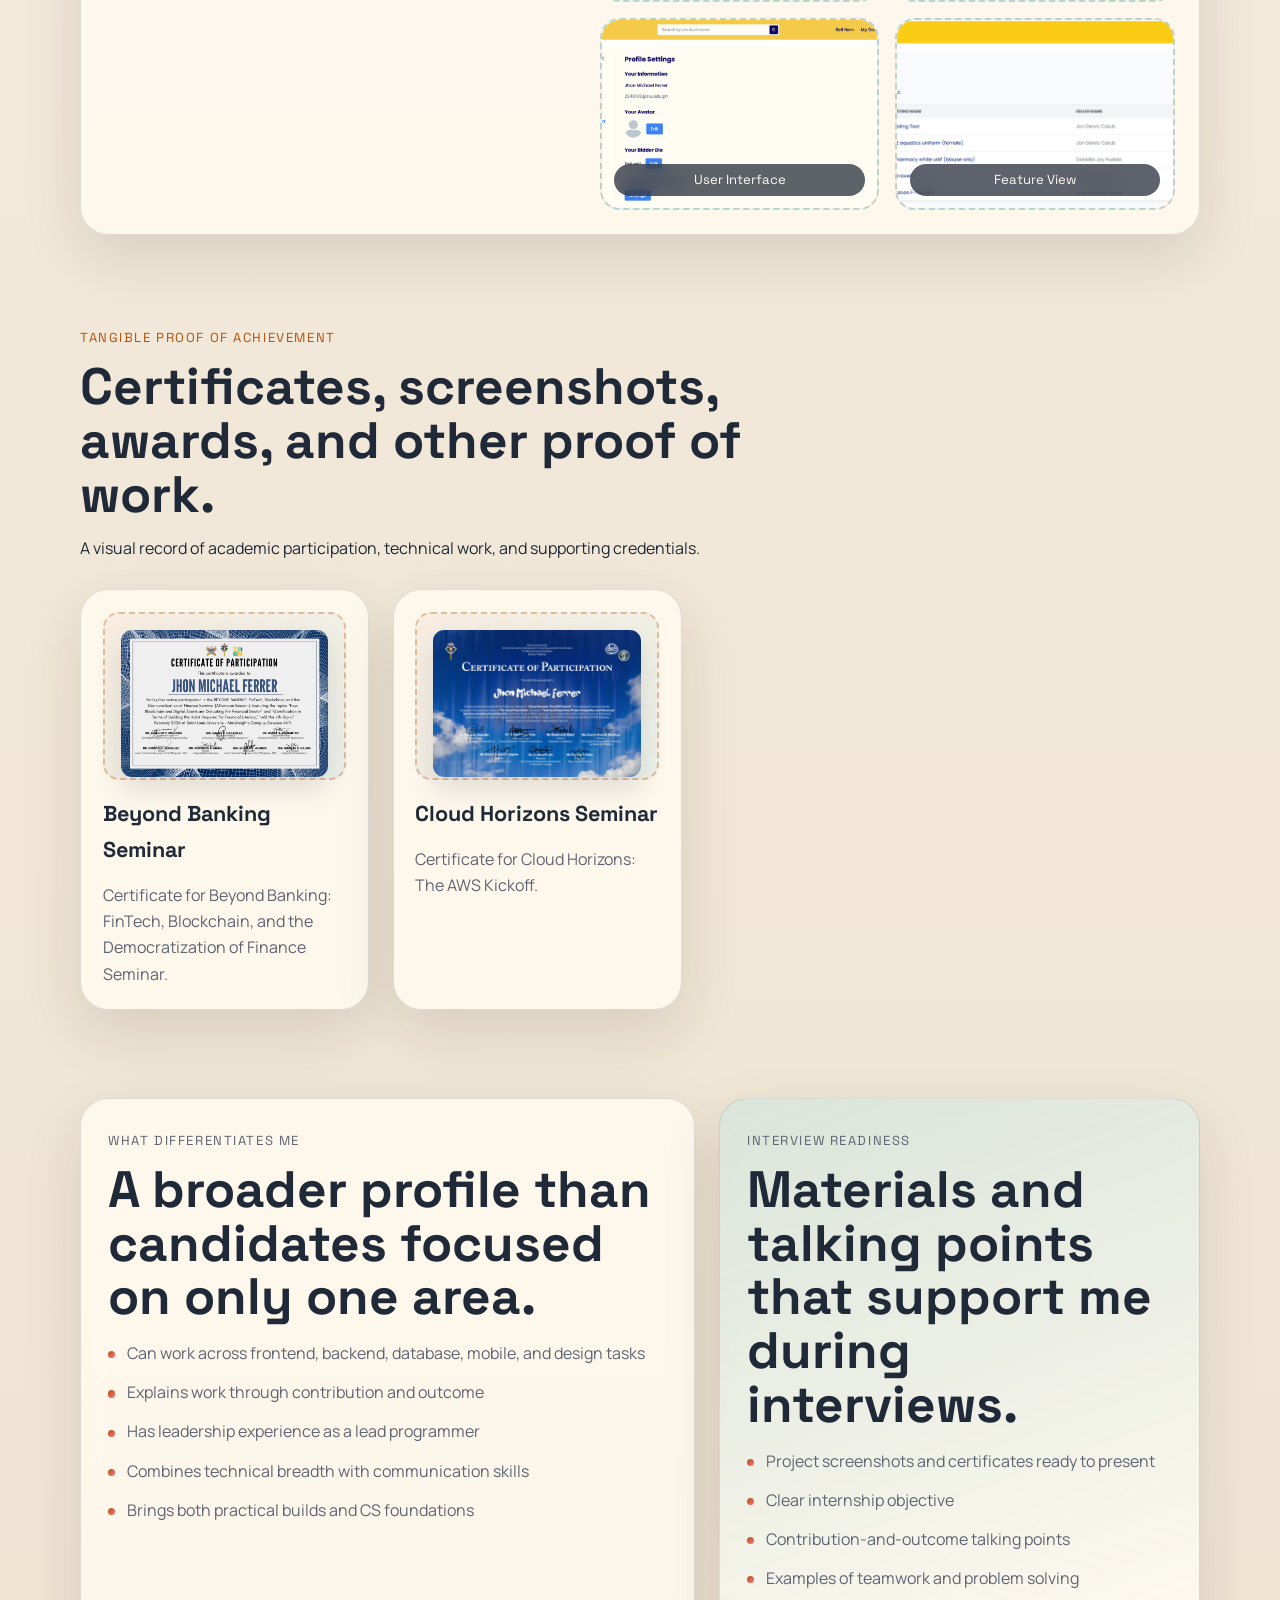
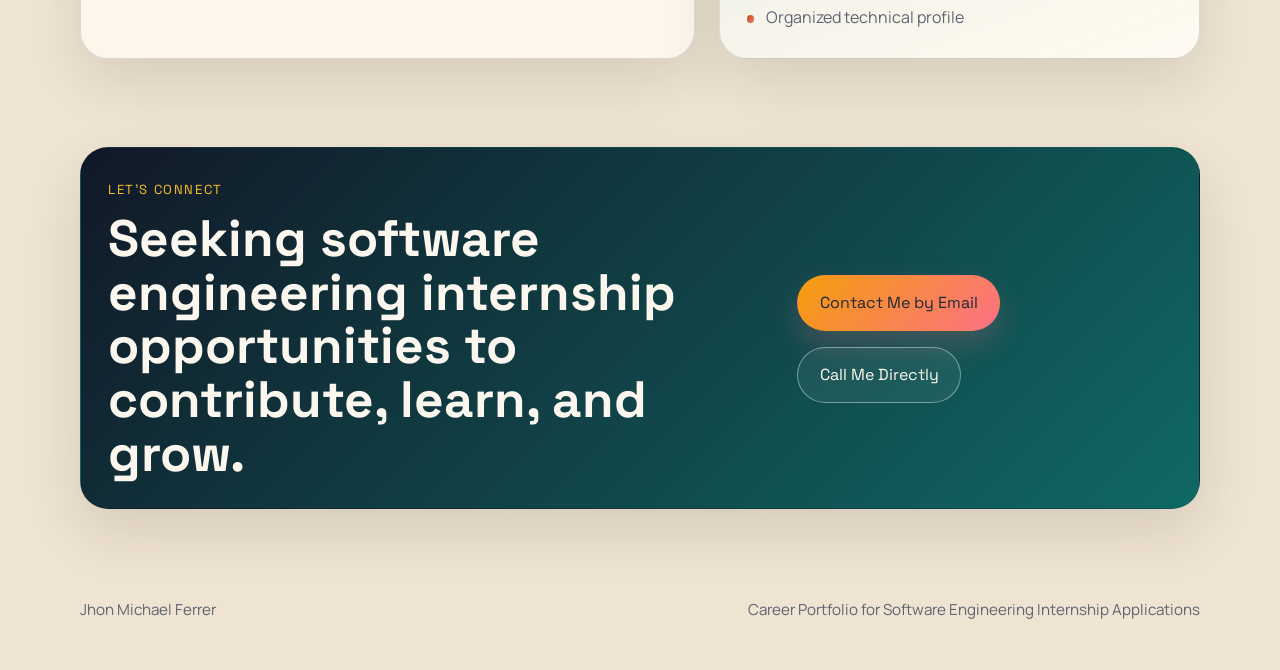
==== commit 856d94d8: "Initial Finalized Portfolio" ====
--- a/index.html
+++ b/index.html
@@ -3,8 +3,8 @@
 <head>
     <meta charset="UTF-8">
     <meta name="viewport" content="width=device-width, initial-scale=1.0">
-    <title>Jhon Michael Ferrer | Software Engineering Intern Portfolio</title>
-    <meta name="description" content="Career portfolio of Jhon Michael Ferrer, a software engineering intern focused on web systems, mobile applications, UI/UX, and collaborative product development.">
+    <title>Jhon Michael Ferrer | Career Portfolio for Software Engineering Internship</title>
+    <meta name="description" content="Career portfolio of Jhon Michael Ferrer, a computer science student seeking a software engineering internship with experience in web systems, software engineering, mobile applications, databases, and UI/UX design.">
     <link rel="preconnect" href="https://fonts.googleapis.com">
     <link rel="preconnect" href="https://fonts.gstatic.com" crossorigin>
     <link href="https://fonts.googleapis.com/css2?family=Space+Grotesk:wght@400;500;700&family=Manrope:wght@400;500;600;700&display=swap" rel="stylesheet">
@@ -22,31 +22,31 @@
                 </span>
             </a>
             <div class="nav-links">
-                <a href="#about">About</a>
+                <a href="#objective">Objective</a>
+                <a href="#skills">Skills</a>
                 <a href="#projects">Projects</a>
-                <a href="#credentials">Credentials</a>
+                <a href="#proof">Proof</a>
+                <a href="#interview">Interview</a>
                 <a href="#contact">Contact</a>
             </div>
         </nav>
 
         <section class="hero-content">
             <div class="hero-copy">
-                <p class="eyebrow">Internship Portfolio</p>
-                <h1>Building thoughtful digital experiences across web, mobile, and database-driven systems.</h1>
+                <p class="eyebrow">Career Portfolio</p>
+                <h1>Aspiring software engineer for web, mobile, and systems development.</h1>
                 <p class="hero-summary">
-                    I am a computer science student who enjoys turning requirements into clean interfaces,
-                    practical systems, and collaborative project outcomes. My work spans JavaScript, PHP, SQL,
-                    Java, ASP.NET, HTML, CSS, and UI/UX design in Figma.
+                    Computer science student seeking an internship where I can build, learn, and contribute to real engineering work.
                 </p>
                 <div class="hero-actions">
-                    <a class="button button-primary" href="#projects">View Projects</a>
-                    <a class="button button-secondary" href="mailto:ferrer.jhonmichael04@gmail.com">Email Me</a>
+                    <a class="button button-primary" href="#projects">Explore My Projects</a>
+                    <a class="button button-secondary" href="#proof">View Proof of Work</a>
                 </div>
             </div>
 
             <aside class="hero-card">
-                <p class="card-label">Quick Snapshot</p>
-                <h2>Ready to contribute, learn fast, and support real engineering teams.</h2>
+                <p class="card-label">Profile Snapshot</p>
+                <h2>Career-focused and ready to contribute.</h2>
                 <div class="contact-list">
                     <a href="tel:+639612628517">+0961-262-8517</a>
                     <a href="mailto:2240613@slu.edu.ph">2240613@slu.edu.ph</a>
@@ -55,16 +55,16 @@
                 </div>
                 <div class="mini-stats">
                     <article>
-                        <strong>8</strong>
-                        <span>Academic projects</span>
+                        <strong>8+</strong>
+                        <span>Projects built</span>
                     </article>
                     <article>
                         <strong>Full Stack</strong>
-                        <span>Web and system work</span>
+                        <span>Web to data</span>
                     </article>
                     <article>
-                        <strong>UI/UX</strong>
-                        <span>Design-aware builder</span>
+                        <strong>Lead</strong>
+                        <span>Team leadership</span>
                     </article>
                 </div>
             </aside>
@@ -72,66 +72,63 @@
     </header>
 
     <main>
-        <section class="section intro-grid" id="about">
+        <section class="section intro-grid" id="objective">
             <article class="panel panel-highlight">
-                <p class="section-tag">Profile</p>
-                <h2>Collaborative, detail-oriented, and eager to grow in production environments.</h2>
+                <p class="section-tag">Career Objective</p>
+                <h2>To contribute as a software engineering intern while growing through real projects.</h2>
                 <p>
-                    Skilled in software and web development with hands-on experience creating class projects that
-                    balance functionality, usability, and maintainable structure. I work comfortably in team settings,
-                    communicate clearly, and enjoy building solutions that serve both users and project goals.
+                    I want to support implementation, testing, UI improvement, and database-backed development in a real team environment.
                 </p>
             </article>
 
             <article class="panel">
-                <p class="section-tag">Focus Areas</p>
-                <div class="pill-grid">
-                    <span>Web Systems Development</span>
-                    <span>Mobile Application Development</span>
-                    <span>Database Design</span>
-                    <span>Frontend UI/UX</span>
-                    <span>Object-Oriented Programming</span>
-                    <span>Academic Team Leadership</span>
-                </div>
+                <p class="section-tag">Portfolio Highlights</p>
+                <ul class="feature-list">
+                    <li>Clear internship objective</li>
+                    <li>Projects explained by contribution and outcome</li>
+                    <li>Technical range presented clearly</li>
+                    <li>Space for screenshots and certificates</li>
+                </ul>
             </article>
         </section>
 
-        <section class="section" aria-labelledby="skills-heading">
+        <section class="section" id="about">
             <div class="section-heading">
-                <p class="section-tag">Toolkit</p>
-                <h2 id="skills-heading">Technologies I use to design, build, and improve software.</h2>
-            </div>
-            <div class="skill-columns">
+                <p class="section-tag">Professional Summary</p>
+                <h2>A developing software engineer with range across code, design, and systems.</h2>
+                <p>
+                    My experience includes web systems, mobile apps, databases, UI/UX, and software engineering coursework.
+                </p>
+            </div>
+
+            <div class="skill-columns" id="skills">
                 <article class="panel">
-                    <h3>Languages</h3>
+                    <h3>Programming Foundations</h3>
                     <ul class="feature-list">
-                        <li>JavaScript</li>
-                        <li>PHP</li>
-                        <li>SQL</li>
-                        <li>Java</li>
-                        <li>C</li>
+                        <li>JavaScript, PHP, Java, C, and SQL</li>
+                        <li>Data structures and algorithms</li>
+                        <li>Object-oriented programming and MVC</li>
+                        <li>CFG, PDA, and regular expressions</li>
                     </ul>
                 </article>
+
                 <article class="panel">
-                    <h3>Frameworks and Tools</h3>
+                    <h3>Web, Systems, and Data</h3>
                     <ul class="feature-list">
-                        <li>ASP.NET</li>
-                        <li>PostgreSQL</li>
-                        <li>MySQL Workbench</li>
-                        <li>phpMyAdmin</li>
-                        <li>Android Studio</li>
-                        <li>Scene Builder</li>
+                        <li>HTML, CSS, and DOM scripting</li>
+                        <li>PHP server-side workflows</li>
+                        <li>ASP.NET and PostgreSQL</li>
+                        <li>SQL Workbench and phpMyAdmin</li>
                     </ul>
                 </article>
+
                 <article class="panel">
-                    <h3>Design and Workflow</h3>
+                    <h3>Tools and Collaboration</h3>
                     <ul class="feature-list">
-                        <li>HTML and CSS</li>
-                        <li>DOM scripting</li>
-                        <li>Figma prototyping</li>
-                        <li>MVC thinking</li>
-                        <li>Team collaboration</li>
-                        <li>Documentation and presentation</li>
+                        <li>Figma for wireframes and prototypes</li>
+                        <li>Android Studio and Scene Builder</li>
+                        <li>Visual Studio workflows</li>
+                        <li>Documentation and team communication</li>
                     </ul>
                 </article>
             </div>
@@ -139,38 +136,43 @@
 
         <section class="section" id="projects">
             <div class="section-heading">
-                <p class="section-tag">Selected Work</p>
-                <h2>Projects that reflect my range across software engineering, systems, and interface design.</h2>
+                <p class="section-tag">Selected Projects</p>
+                <h2>Projects across web, software engineering, databases, mobile, and core computer science.</h2>
+            </div>
+
+            <div class="project-toolbar" aria-label="Project filters">
+                <button class="filter-chip is-active" type="button" data-filter="all">All</button>
+                <button class="filter-chip" type="button" data-filter="web">Web</button>
+                <button class="filter-chip" type="button" data-filter="system">Systems and Data</button>
+                <button class="filter-chip" type="button" data-filter="mobile">Mobile</button>
+                <button class="filter-chip" type="button" data-filter="foundations">Foundations</button>
             </div>
 
             <div class="project-grid">
-                <article class="project-card project-featured">
+                <article class="project-card project-featured" data-category="web" data-target="showcase-marketplace" tabindex="0">
                     <div class="project-meta">
                         <span>Lead Programmer</span>
                         <span>Web Systems Development</span>
                     </div>
                     <h3>SLU Bidding Marketplace</h3>
-                    <p>
-                        Led a group web development project and built both client-side and server-side functionality
-                        using JavaScript, DOM scripting, and PHP to support a marketplace workflow.
-                    </p>
+                    <p class="project-line"><strong>Contribution:</strong> Led development work for a group marketplace project and built client-side and server-side features using JavaScript, DOM scripting, and PHP.</p>
+                    <p class="project-line"><strong>Outcome:</strong> Delivered a working multi-part web experience that demonstrated leadership, end-to-end implementation, and coordination across the team.</p>
                     <div class="tag-row">
                         <span>JavaScript</span>
                         <span>PHP</span>
                         <span>DOM</span>
-                    </div>
-                </article>
-
-                <article class="project-card">
+                        <span>Team Leadership</span>
+                    </div>
+                </article>
+
+                <article class="project-card" data-category="web">
                     <div class="project-meta">
                         <span>Frontend and Design</span>
-                        <span>Web Systems Development</span>
+                        <span>Advocacy Website</span>
                     </div>
                     <h3>Anti-Racism Advocacy Website</h3>
-                    <p>
-                        Developed a standards-compliant website with a focus on structure, styling, and design planning
-                        through HTML, CSS, and Figma.
-                    </p>
+                    <p class="project-line"><strong>Contribution:</strong> Developed a standards-compliant website with thoughtful structure, visual styling, and design preparation in Figma.</p>
+                    <p class="project-line"><strong>Outcome:</strong> Produced a polished advocacy website that showed my ability to combine technical implementation with intentional UI/UX decisions.</p>
                     <div class="tag-row">
                         <span>HTML</span>
                         <span>CSS</span>
@@ -178,16 +180,14 @@
                     </div>
                 </article>
 
-                <article class="project-card">
+                <article class="project-card" data-category="system">
                     <div class="project-meta">
                         <span>Software Engineering</span>
-                        <span>Reservation System</span>
+                        <span>Reservation Platform</span>
                     </div>
                     <h3>TRIL Reservation System</h3>
-                    <p>
-                        Built a laboratory reservation system using PostgreSQL and ASP.NET, applying structured backend
-                        logic and data management in Visual Studio.
-                    </p>
+                    <p class="project-line"><strong>Contribution:</strong> Built a laboratory reservation system using PostgreSQL and ASP.NET with a focus on structured backend and dependable data handling.</p>
+                    <p class="project-line"><strong>Outcome:</strong> Demonstrated readiness for real software engineering work involving data models, workflows, and maintainable business logic.</p>
                     <div class="tag-row">
                         <span>PostgreSQL</span>
                         <span>ASP.NET</span>
@@ -195,118 +195,179 @@
                     </div>
                 </article>
 
-                <article class="project-card">
-                    <div class="project-meta">
-                        <span>Application Development</span>
-                        <span>Programming Paradigms</span>
+                <article class="project-card" data-category="system">
+                    <div class="project-meta">
+                        <span>Distributed Application</span>
+                        <span>Java Systems Work</span>
+                    </div>
+                    <h3>Gear Rental Application</h3>
+                    <p class="project-line"><strong>Contribution:</strong> Created a distributed application using Java RMI, MVC, and Scene Builder to organize application flow and user interaction.</p>
+                    <p class="project-line"><strong>Outcome:</strong> Showed a stronger-than-average internship portfolio breadth by covering distributed communication and architectural structure.</p>
+                    <div class="tag-row">
+                        <span>Java RMI</span>
+                        <span>MVC</span>
+                        <span>Scene Builder</span>
+                    </div>
+                </article>
+
+                <article class="project-card" data-category="system">
+                    <div class="project-meta">
+                        <span>Database Design</span>
+                        <span>Information Management</span>
+                    </div>
+                    <h3>Community Service Scheduler</h3>
+                    <p class="project-line"><strong>Contribution:</strong> Designed a database-backed scheduling solution using SQL Workbench and phpMyAdmin for organized information flow.</p>
+                    <p class="project-line"><strong>Outcome:</strong> Strengthened my portfolio with practical database planning and data management skills that support real application reliability.</p>
+                    <div class="tag-row">
+                        <span>SQL</span>
+                        <span>MySQL Workbench</span>
+                        <span>phpMyAdmin</span>
+                    </div>
+                </article>
+
+                <article class="project-card" data-category="mobile">
+                    <div class="project-meta">
+                        <span>Mobile Development</span>
+                        <span>Booking App</span>
+                    </div>
+                    <h3>Hotel Booking System</h3>
+                    <p class="project-line"><strong>Contribution:</strong> Helped deploy a mobile booking application using Android Studio and Figma with attention to user flow and interface planning.</p>
+                    <p class="project-line"><strong>Outcome:</strong> Added mobile product thinking to my portfolio, showing that I can work beyond desktop and web-only solutions.</p>
+                    <div class="tag-row">
+                        <span>Android Studio</span>
+                        <span>Figma</span>
+                        <span>Mobile UI</span>
+                    </div>
+                </article>
+
+                <article class="project-card" data-category="foundations">
+                    <div class="project-meta">
+                        <span>Formal Languages</span>
+                        <span>Translator Project</span>
+                    </div>
+                    <h3>Ilongot to English Translator</h3>
+                    <p class="project-line"><strong>Contribution:</strong> Applied context-free grammars, pushdown automata, and regular expressions to a language-focused translator project.</p>
+                    <p class="project-line"><strong>Outcome:</strong> Showed theoretical depth alongside practical development experience, which helps differentiate me from more narrowly focused candidates.</p>
+                    <div class="tag-row">
+                        <span>CFG</span>
+                        <span>PDA</span>
+                        <span>Regex</span>
+                    </div>
+                </article>
+
+                <article class="project-card" data-category="foundations">
+                    <div class="project-meta">
+                        <span>Programming Fundamentals</span>
+                        <span>Application Logic</span>
                     </div>
                     <h3>Waste Management System</h3>
-                    <p>
-                        Applied core programming paradigms in C to create a structured application with clear logic flow
-                        and functional problem solving.
-                    </p>
+                    <p class="project-line"><strong>Contribution:</strong> Applied programming paradigms in C to create a logically structured application with clear process flow.</p>
+                    <p class="project-line"><strong>Outcome:</strong> Reinforced my foundation in clean logic, flow control, and disciplined implementation under lower-level constraints.</p>
                     <div class="tag-row">
                         <span>C</span>
                         <span>Algorithms</span>
                         <span>Structured Programming</span>
                     </div>
                 </article>
-
-                <article class="project-card">
-                    <div class="project-meta">
-                        <span>Information Management</span>
-                        <span>Database Design</span>
-                    </div>
-                    <h3>Community Service Scheduler</h3>
-                    <p>
-                        Designed and organized a database-backed scheduling solution using SQL Workbench and phpMyAdmin
-                        to support dependable information management.
-                    </p>
-                    <div class="tag-row">
-                        <span>SQL</span>
-                        <span>MySQL Workbench</span>
-                        <span>phpMyAdmin</span>
-                    </div>
-                </article>
-
-                <article class="project-card">
-                    <div class="project-meta">
-                        <span>Distributed Systems</span>
-                        <span>Computer Programming 3</span>
-                    </div>
-                    <h3>Gear Rental Application</h3>
-                    <p>
-                        Created a distributed application using Java RMI, the MVC design pattern, and Scene Builder to
-                        organize system flow and user interaction.
-                    </p>
-                    <div class="tag-row">
-                        <span>Java RMI</span>
-                        <span>MVC</span>
-                        <span>Scene Builder</span>
-                    </div>
-                </article>
-
-                <article class="project-card">
-                    <div class="project-meta">
-                        <span>Formal Languages</span>
-                        <span>Translator Project</span>
-                    </div>
-                    <h3>Ilongot to English Translator</h3>
-                    <p>
-                        Explored language processing concepts through context-free grammars, pushdown automata, and
-                        regular expressions in a translator-focused academic project.
-                    </p>
-                    <div class="tag-row">
-                        <span>CFG</span>
-                        <span>PDA</span>
-                        <span>Regex</span>
-                    </div>
-                </article>
-
-                <article class="project-card">
-                    <div class="project-meta">
-                        <span>Mobile Development</span>
-                        <span>Operating Systems</span>
-                    </div>
-                    <h3>Hotel Booking System</h3>
-                    <p>
-                        Deployed a mobile booking application using Android Studio and Figma, combining mobile workflow
-                        implementation with interface planning.
-                    </p>
-                    <div class="tag-row">
-                        <span>Android Studio</span>
-                        <span>Figma</span>
-                        <span>Mobile UI</span>
-                    </div>
+            </div>
+
+            <div class="section-heading project-showcase-heading">
+                <p class="section-tag">Project Showcases</p>
+                <h2>Each showcase works as a compact case study.</h2>
+                <p>
+                    Visuals and supporting artifacts are organized per project to make each case study easier to review.
+                </p>
+            </div>
+
+            <div class="project-showcases">
+                <article class="project-showcase reveal-card" id="showcase-marketplace" data-category="web">
+                    <div class="project-showcase-copy">
+                        <p class="section-tag">Project Showcase 01</p>
+                        <h3>SLU Bidding Marketplace</h3>
+                        <p><strong>Contribution:</strong> Led development and handled client-side and server-side work.</p>
+                        <p><strong>Outcome:</strong> Delivered a working marketplace-style system.</p>
+                        <div class="tag-row">
+                            <span>JavaScript</span>
+                            <span>PHP</span>
+                            <span>DOM</span>
+                            <span>Lead Programmer</span>
+                        </div>
+                    </div>
+                    <div class="showcase-gallery">
+                        <button class="gallery-slot gallery-slot-large" type="button">
+                            <img src="images/bid1.png" alt="SLU Bidding Marketplace homepage screenshot">
+                            <span>Homepage View</span>
+                        </button>
+                        <button class="gallery-slot" type="button">
+                            <img src="images/bid2.png" alt="SLU Bidding Marketplace listing screenshot">
+                            <span>Listing View</span>
+                        </button>
+                        <button class="gallery-slot" type="button">
+                            <img src="images/bid3.png" alt="SLU Bidding Marketplace bidding flow screenshot">
+                            <span>Bidding Flow</span>
+                        </button>
+                        <button class="gallery-slot" type="button">
+                            <img src="images/bid4.png" alt="SLU Bidding Marketplace user interface screenshot">
+                            <span>User Interface</span>
+                        </button>
+                        <button class="gallery-slot" type="button">
+                            <img src="images/bid5.png" alt="SLU Bidding Marketplace additional feature screenshot">
+                            <span>Feature View</span>
+                        </button>
+                    </div>
+                </article>
+            </div>
+        </section>
+
+        <section class="section" id="proof">
+            <div class="section-heading">
+                <p class="section-tag">Tangible Proof of Achievement</p>
+                <h2>Certificates, screenshots, awards, and other proof of work.</h2>
+                <p>
+                    A visual record of academic participation, technical work, and supporting credentials.
+                </p>
+            </div>
+
+            <div class="proof-grid">
+                <article class="proof-card">
+                    <div class="proof-placeholder">
+                        <img src="images/cert1.png" alt="Certificate for Beyond Banking: FinTech, Blockchain, and the Democratization of Finance Seminar">
+                    </div>
+                    <h3>Beyond Banking Seminar</h3>
+                    <p>Certificate for Beyond Banking: FinTech, Blockchain, and the Democratization of Finance Seminar.</p>
+                </article>
+                <article class="proof-card">
+                    <div class="proof-placeholder">
+                        <img src="images/cert2.png" alt="Certificate for Cloud Horizons: The AWS Kickoff">
+                    </div>
+                    <h3>Cloud Horizons Seminar</h3>
+                    <p>Certificate for Cloud Horizons: The AWS Kickoff.</p>
                 </article>
             </div>
         </section>
 
         <section class="section credential-layout" id="credentials">
             <article class="panel">
-                <p class="section-tag">Certifications and Seminars</p>
-                <h2>Learning experiences that support my internship readiness.</h2>
-                <ul class="timeline-list">
-                    <li>START - DOST Seminars</li>
-                    <li>Gawad Isko (Dean's List) - Baguio Association of Government Grantees and Scholars</li>
-                    <li>Scholars Bridging Vision and Innovation for Technological Transformation</li>
-                    <li>Boundaries of AI on Web Development</li>
-                    <li>Saint Louis University seminars and academic events</li>
-                    <li>Beyond Banking: FinTech, Blockchain, and the Democratization of Finance Seminar</li>
-                    <li>Cloud Horizons: The AWS Kickoff</li>
-                    <li>2nd International AI Edutech Summit</li>
+                <p class="section-tag">What Differentiates Me</p>
+                <h2>A broader profile than candidates focused on only one area.</h2>
+                <ul class="feature-list">
+                    <li>Can work across frontend, backend, database, mobile, and design tasks</li>
+                    <li>Explains work through contribution and outcome</li>
+                    <li>Has leadership experience as a lead programmer</li>
+                    <li>Combines technical breadth with communication skills</li>
+                    <li>Brings both practical builds and CS foundations</li>
                 </ul>
             </article>
 
-            <article class="panel panel-accent">
-                <p class="section-tag">Value I Bring</p>
-                <h2>What I want an internship team to feel when working with me.</h2>
+            <article class="panel panel-accent" id="interview">
+                <p class="section-tag">Interview Readiness</p>
+                <h2>Materials and talking points that support me during interviews.</h2>
                 <ul class="feature-list">
-                    <li>Willingness to learn quickly and accept feedback well</li>
-                    <li>Strong collaboration in group-based development work</li>
-                    <li>Balanced attention to functionality and user experience</li>
-                    <li>Comfort switching between code, design, and documentation</li>
-                    <li>Motivation to contribute with consistency and ownership</li>
+                    <li>Project screenshots and certificates ready to present</li>
+                    <li>Clear internship objective</li>
+                    <li>Contribution-and-outcome talking points</li>
+                    <li>Examples of teamwork and problem solving</li>
+                    <li>Organized technical profile</li>
                 </ul>
             </article>
         </section>
@@ -315,11 +376,11 @@
             <div class="contact-banner">
                 <div>
                     <p class="section-tag">Let's Connect</p>
-                    <h2>Seeking internship opportunities where I can contribute to real projects and keep growing as an engineer.</h2>
+                    <h2>Seeking software engineering internship opportunities to contribute, learn, and grow.</h2>
                 </div>
                 <div class="contact-actions">
-                    <a class="button button-primary" href="mailto:ferrer.jhonmichael04@gmail.com">Send an Email</a>
-                    <a class="button button-secondary" href="tel:+639612628517">Call Me</a>
+                    <a class="button button-primary" href="mailto:ferrer.jhonmichael04@gmail.com">Contact Me by Email</a>
+                    <a class="button button-secondary" href="tel:+639612628517">Call Me Directly</a>
                 </div>
             </div>
         </section>
@@ -327,7 +388,19 @@
 
     <footer class="site-footer">
         <p>Jhon Michael Ferrer</p>
-        <p>Software Engineering Intern Portfolio</p>
+        <p>Career Portfolio for Software Engineering Internship Applications</p>
     </footer>
+
+    <div class="gallery-modal" aria-hidden="true">
+        <div class="gallery-modal-backdrop" data-close-modal="true"></div>
+        <div class="gallery-modal-panel" role="dialog" aria-modal="true" aria-labelledby="gallery-modal-title">
+            <button class="gallery-modal-close" type="button" aria-label="Close preview" data-close-modal="true">Close</button>
+            <p class="section-tag">Portfolio Preview</p>
+            <h2 id="gallery-modal-title">Project Image Placeholder</h2>
+            <p class="gallery-modal-copy">Project visuals and screenshots are presented here for closer viewing.</p>
+        </div>
+    </div>
+
+    <script src="script.js"></script>
 </body>
 </html>
--- a/style.css
+++ b/style.css
@@ -30,6 +30,7 @@
         radial-gradient(circle at 85% 15%, rgba(15, 118, 110, 0.14), transparent 20%),
         linear-gradient(180deg, #f9f5ee 0%, #efe3d1 100%);
     line-height: 1.65;
+    overflow-x: hidden;
 }
 
 a {
@@ -44,8 +45,8 @@
 
 .hero {
     position: relative;
-    min-height: 100vh;
-    padding: 1.5rem 0 4rem;
+    min-height: 100svh;
+    padding: 1rem 0 2rem;
     background:
         linear-gradient(135deg, rgba(17, 24, 39, 0.92), rgba(124, 45, 18, 0.78)),
         url("images/background.jpg") center/cover no-repeat;
@@ -77,7 +78,7 @@
     align-items: center;
     justify-content: space-between;
     gap: 1rem;
-    padding: 0.8rem 1rem;
+    padding: 0.65rem 0.9rem;
     border: 1px solid rgba(255, 255, 255, 0.12);
     border-radius: 999px;
     background: rgba(255, 255, 255, 0.06);
@@ -126,14 +127,18 @@
 
 .nav-links {
     display: flex;
-    gap: 1.4rem;
+    gap: 1rem;
     flex-wrap: wrap;
 }
 
 .nav-links a {
     color: rgba(255, 255, 255, 0.85);
-    font-size: 0.95rem;
+    font-size: 0.88rem;
     transition: color 0.25s ease, transform 0.25s ease;
+}
+
+.nav-links a.is-active {
+    color: #ffffff;
 }
 
 .nav-links a:hover,
@@ -145,13 +150,20 @@
 .hero-content {
     display: grid;
     grid-template-columns: 1.35fr 0.95fr;
-    gap: 2rem;
-    align-items: end;
-    padding-top: 5.5rem;
+    gap: 1.5rem;
+    align-items: center;
+    min-height: calc(100svh - 5.5rem);
+    padding-top: 1.5rem;
+}
+
+body.has-js .hero-copy,
+body.has-js .hero-card {
+    transition: transform 0.25s ease;
+    will-change: transform;
 }
 
 .hero-copy {
-    max-width: 44rem;
+    max-width: 40rem;
 }
 
 .eyebrow,
@@ -177,14 +189,14 @@
 }
 
 .hero h1 {
-    font-size: clamp(2.9rem, 7vw, 5.8rem);
-    margin-bottom: 1.4rem;
+    font-size: clamp(2.5rem, 5.6vw, 4.6rem);
+    margin-bottom: 1rem;
     text-wrap: balance;
 }
 
 .hero-summary {
-    max-width: 40rem;
-    font-size: 1.08rem;
+    max-width: 34rem;
+    font-size: 1rem;
     color: rgba(255, 245, 238, 0.86);
 }
 
@@ -193,7 +205,7 @@
     display: flex;
     flex-wrap: wrap;
     gap: 1rem;
-    margin-top: 2rem;
+    margin-top: 1.4rem;
 }
 
 .button {
@@ -237,7 +249,7 @@
     backdrop-filter: blur(14px);
     border-color: rgba(255, 255, 255, 0.12);
     border-radius: 2rem;
-    padding: 1.7rem;
+    padding: 1.35rem;
 }
 
 .card-label {
@@ -246,14 +258,15 @@
 }
 
 .hero-card h2 {
-    font-size: clamp(1.55rem, 3.1vw, 2.3rem);
-    margin-bottom: 1.3rem;
+    font-size: clamp(1.3rem, 2.2vw, 1.8rem);
+    margin-bottom: 1rem;
 }
 
 .contact-list {
     display: grid;
-    gap: 0.7rem;
+    gap: 0.45rem;
     color: rgba(255, 247, 240, 0.86);
+    font-size: 0.95rem;
 }
 
 .contact-list a:hover {
@@ -261,12 +274,12 @@
 }
 
 .mini-stats {
-    margin-top: 1.6rem;
-    padding-top: 1.4rem;
+    margin-top: 1rem;
+    padding-top: 1rem;
     border-top: 1px solid rgba(255, 255, 255, 0.16);
     display: grid;
     grid-template-columns: repeat(3, 1fr);
-    gap: 0.85rem;
+    gap: 0.7rem;
 }
 
 .mini-stats article {
@@ -276,12 +289,12 @@
 
 .mini-stats strong {
     font-family: "Space Grotesk", sans-serif;
-    font-size: 1.02rem;
+    font-size: 0.96rem;
 }
 
 .mini-stats span {
     color: rgba(255, 247, 240, 0.76);
-    font-size: 0.85rem;
+    font-size: 0.78rem;
 }
 
 .section {
@@ -359,7 +372,8 @@
 }
 
 .panel h3,
-.project-card h3 {
+.project-card h3,
+.proof-card h3 {
     font-family: "Space Grotesk", sans-serif;
     font-size: 1.35rem;
     margin-bottom: 0.9rem;
@@ -398,15 +412,62 @@
     gap: 1.5rem;
 }
 
+.project-toolbar {
+    display: flex;
+    flex-wrap: wrap;
+    gap: 0.85rem;
+    margin-bottom: 1.4rem;
+}
+
+.filter-chip {
+    border: 1px solid rgba(41, 51, 69, 0.12);
+    background: rgba(255, 255, 255, 0.72);
+    color: var(--ink);
+    border-radius: 999px;
+    padding: 0.75rem 1rem;
+    font-family: "Space Grotesk", sans-serif;
+    font-size: 0.9rem;
+    cursor: pointer;
+    transition: transform 0.22s ease, background 0.22s ease, color 0.22s ease, box-shadow 0.22s ease;
+}
+
+.filter-chip:hover,
+.filter-chip:focus-visible,
+.filter-chip.is-active {
+    background: linear-gradient(135deg, #f59e0b, #fb7185);
+    color: #1f2937;
+    transform: translateY(-2px);
+    box-shadow: 0 14px 26px rgba(251, 113, 133, 0.16);
+}
+
+.project-showcase-heading {
+    margin-top: 3rem;
+}
+
 .project-card {
     min-height: 100%;
+    cursor: pointer;
     transition: transform 0.28s ease, border-color 0.28s ease, box-shadow 0.28s ease;
+}
+
+.project-line + .project-line {
+    margin-top: 0.8rem;
+}
+
+.project-line strong {
+    color: var(--ink);
 }
 
 .project-card:hover,
 .project-card:focus-within {
     transform: translateY(-5px);
     border-color: rgba(180, 83, 9, 0.26);
+}
+
+.project-card.is-dimmed,
+.project-showcase.is-dimmed {
+    opacity: 0.33;
+    transform: scale(0.985);
 }
 
 .project-featured {
@@ -429,6 +490,231 @@
     flex-wrap: wrap;
     gap: 0.7rem;
     margin-top: 1.1rem;
+}
+
+.project-showcases {
+    display: grid;
+    gap: 1.5rem;
+    margin-top: 2rem;
+}
+
+.project-showcase {
+    display: grid;
+    grid-template-columns: 0.9fr 1.1fr;
+    gap: 1.5rem;
+    align-items: stretch;
+    background: var(--surface);
+    border: 1px solid var(--line);
+    border-radius: 1.75rem;
+    padding: 1.5rem;
+    box-shadow: var(--shadow);
+}
+
+.project-showcase.is-highlighted {
+    border-color: rgba(180, 83, 9, 0.32);
+    box-shadow: 0 28px 65px rgba(180, 83, 9, 0.15);
+}
+
+.project-showcase-copy {
+    display: flex;
+    flex-direction: column;
+}
+
+.project-showcase-copy h3 {
+    font-family: "Space Grotesk", sans-serif;
+    font-size: 1.65rem;
+    margin-bottom: 0.9rem;
+}
+
+.project-showcase-copy p {
+    color: var(--muted);
+}
+
+.project-showcase-copy p + p {
+    margin-top: 0.8rem;
+}
+
+.project-showcase-copy strong {
+    color: var(--ink);
+}
+
+.showcase-gallery {
+    display: grid;
+    grid-template-columns: repeat(2, 1fr);
+    gap: 1rem;
+}
+
+.gallery-slot {
+    min-height: 12rem;
+    position: relative;
+    border-radius: 1.25rem;
+    border: 2px dashed rgba(15, 118, 110, 0.24);
+    display: grid;
+    place-items: center;
+    text-align: center;
+    padding: 1rem;
+    font-family: "Space Grotesk", sans-serif;
+    color: var(--primary-dark);
+    cursor: pointer;
+    overflow: hidden;
+    transition: transform 0.22s ease, border-color 0.22s ease, box-shadow 0.22s ease;
+    background:
+        linear-gradient(135deg, rgba(15, 118, 110, 0.08), rgba(180, 83, 9, 0.08)),
+        linear-gradient(180deg, rgba(255, 255, 255, 0.72), rgba(255, 249, 239, 0.92));
+}
+
+.gallery-slot strong {
+    position: relative;
+    z-index: 1;
+    display: block;
+    font-size: 1rem;
+}
+
+.gallery-slot img {
+    position: absolute;
+    inset: 0;
+    width: 100%;
+    height: 100%;
+    object-fit: cover;
+}
+
+.gallery-slot span {
+    position: absolute;
+    left: 0.8rem;
+    right: 0.8rem;
+    bottom: 0.8rem;
+    z-index: 1;
+    padding: 0.5rem 0.7rem;
+    border-radius: 999px;
+    background: rgba(17, 24, 39, 0.68);
+    color: #fffaf2;
+    font-size: 0.82rem;
+    line-height: 1.2;
+    backdrop-filter: blur(8px);
+}
+
+.gallery-slot-empty {
+    cursor: default;
+    border-style: solid;
+    border-color: rgba(41, 51, 69, 0.09);
+    background:
+        linear-gradient(145deg, rgba(255, 249, 239, 0.96), rgba(245, 237, 223, 0.96));
+    align-content: center;
+    justify-items: start;
+    text-align: left;
+}
+
+.gallery-slot-empty span {
+    position: relative;
+    inset: auto;
+    padding: 0;
+    margin-top: 0.45rem;
+    border-radius: 0;
+    background: transparent;
+    color: var(--muted);
+    font-size: 0.9rem;
+    line-height: 1.45;
+    backdrop-filter: none;
+}
+
+.gallery-slot:hover,
+.gallery-slot:focus-visible {
+    transform: translateY(-4px);
+    border-color: rgba(180, 83, 9, 0.3);
+    box-shadow: 0 16px 28px rgba(17, 24, 39, 0.08);
+}
+
+.gallery-slot-empty:hover,
+.gallery-slot-empty:focus-visible {
+    transform: none;
+    border-color: rgba(41, 51, 69, 0.09);
+    box-shadow: none;
+}
+
+.gallery-slot-large {
+    grid-column: span 2;
+    min-height: 15rem;
+}
+
+.reveal-card {
+    opacity: 0;
+    transform: translateY(28px);
+    transition: opacity 0.7s ease, transform 0.7s ease;
+}
+
+.reveal-card.is-visible {
+    opacity: 1;
+    transform: translateY(0);
+}
+
+.proof-grid {
+    display: grid;
+    grid-template-columns: repeat(4, 1fr);
+    gap: 1.5rem;
+}
+
+.proof-card {
+    background: var(--surface);
+    border: 1px solid var(--line);
+    border-radius: 1.75rem;
+    padding: 1.35rem;
+    box-shadow: var(--shadow);
+}
+
+.proof-card p {
+    color: var(--muted);
+}
+
+.proof-placeholder {
+    aspect-ratio: 1.45 / 1;
+    min-height: 10.5rem;
+    margin-bottom: 1rem;
+    border-radius: 1rem;
+    border: 2px dashed rgba(180, 83, 9, 0.32);
+    display: grid;
+    place-items: center;
+    padding: 1rem;
+    text-align: center;
+    font-family: "Space Grotesk", sans-serif;
+    color: var(--primary-dark);
+    background:
+        linear-gradient(135deg, rgba(180, 83, 9, 0.08), rgba(15, 118, 110, 0.08)),
+        repeating-linear-gradient(
+            135deg,
+            rgba(255, 255, 255, 0.4),
+            rgba(255, 255, 255, 0.4) 12px,
+            rgba(255, 250, 241, 0.75) 12px,
+            rgba(255, 250, 241, 0.75) 24px
+        );
+}
+
+.proof-placeholder img {
+    width: 100%;
+    height: 100%;
+    object-fit: cover;
+    border-radius: 0.7rem;
+    box-shadow: 0 12px 28px rgba(17, 24, 39, 0.12);
+}
+
+.proof-placeholder-empty {
+    border-style: solid;
+    border-color: rgba(41, 51, 69, 0.09);
+    background:
+        linear-gradient(145deg, rgba(255, 249, 239, 0.96), rgba(245, 237, 223, 0.96));
+    justify-items: start;
+    text-align: left;
+}
+
+.proof-placeholder-empty strong {
+    font-family: "Space Grotesk", sans-serif;
+    color: var(--primary-dark);
+    font-size: 1rem;
+}
+
+.proof-placeholder-empty span {
+    margin-top: 0.35rem;
+    color: var(--muted);
+    font-size: 0.9rem;
 }
 
 .contact-section {
@@ -464,12 +750,66 @@
     font-size: 0.95rem;
 }
 
+.gallery-modal {
+    position: fixed;
+    inset: 0;
+    display: grid;
+    place-items: center;
+    padding: 1.5rem;
+    pointer-events: none;
+    opacity: 0;
+    transition: opacity 0.25s ease;
+    z-index: 20;
+}
+
+.gallery-modal.is-open {
+    opacity: 1;
+    pointer-events: auto;
+}
+
+.gallery-modal-backdrop {
+    position: absolute;
+    inset: 0;
+    background: rgba(17, 24, 39, 0.72);
+    backdrop-filter: blur(10px);
+}
+
+.gallery-modal-panel {
+    position: relative;
+    width: min(42rem, 100%);
+    background: linear-gradient(145deg, #fffaf2, #f6ead7);
+    border: 1px solid rgba(41, 51, 69, 0.12);
+    border-radius: 1.75rem;
+    padding: 2rem;
+    box-shadow: 0 28px 80px rgba(17, 24, 39, 0.25);
+}
+
+.gallery-modal-close {
+    position: absolute;
+    top: 1rem;
+    right: 1rem;
+    border: 0;
+    background: rgba(31, 41, 55, 0.08);
+    color: var(--ink);
+    border-radius: 999px;
+    padding: 0.65rem 0.9rem;
+    font-family: "Space Grotesk", sans-serif;
+    cursor: pointer;
+}
+
+.gallery-modal-copy {
+    color: var(--muted);
+    max-width: 34rem;
+}
+
 @media (max-width: 980px) {
     .hero-content,
     .intro-grid,
     .credential-layout,
     .skill-columns,
     .project-grid,
+    .project-showcase,
+    .proof-grid,
     .contact-banner {
         grid-template-columns: 1fr;
         flex-direction: column;
@@ -480,20 +820,54 @@
         border-radius: 1.4rem;
     }
 
+    .site-nav {
+        align-items: flex-start;
+    }
+
+    .nav-links {
+        gap: 0.75rem;
+    }
+
     .mini-stats {
         grid-template-columns: 1fr;
+    }
+
+    .hero {
+        min-height: auto;
+        padding-bottom: 3rem;
+    }
+
+    .hero-content {
+        min-height: auto;
+        padding-top: 2rem;
+    }
+
+    .hero-copy,
+    .hero-card,
+    .section-heading {
+        max-width: none;
+    }
+
+    .showcase-gallery {
+        grid-template-columns: repeat(2, 1fr);
+    }
+
+    .reveal-card {
+        opacity: 1;
+        transform: none;
     }
 }
 
 @media (max-width: 700px) {
     .hero {
         min-height: auto;
-        padding-bottom: 3rem;
+        padding: 0.85rem 0 2.5rem;
     }
 
     .site-nav {
         align-items: flex-start;
-        padding: 1rem;
+        padding: 0.95rem;
+        border-radius: 1.2rem;
     }
 
     .site-nav,
@@ -503,15 +877,84 @@
     }
 
     .nav-links {
-        gap: 0.8rem;
+        width: 100%;
+        display: grid;
+        grid-template-columns: repeat(2, minmax(0, 1fr));
+        gap: 0.65rem;
+        margin-top: 0.35rem;
+    }
+
+    .nav-links a {
+        min-height: 2.55rem;
+        display: flex;
+        align-items: center;
+        justify-content: center;
+        padding: 0.55rem 0.7rem;
+        text-align: center;
+        border: 1px solid rgba(255, 255, 255, 0.12);
+        border-radius: 999px;
+        background: rgba(255, 255, 255, 0.05);
     }
 
     .hero-content {
-        padding-top: 3.2rem;
+        min-height: auto;
+        padding-top: 2rem;
+        gap: 1rem;
     }
 
     .hero h1 {
-        font-size: clamp(2.4rem, 14vw, 4rem);
+        font-size: clamp(2.15rem, 10vw, 3.1rem);
+        max-width: 12ch;
+    }
+
+    .hero-summary {
+        font-size: 0.95rem;
+        max-width: 28rem;
+    }
+
+    .eyebrow,
+    .section-tag,
+    .project-meta,
+    .card-label {
+        letter-spacing: 0.08em;
+    }
+
+    .section h2 {
+        font-size: clamp(1.7rem, 8vw, 2.35rem);
+    }
+
+    .project-meta {
+        flex-direction: column;
+        gap: 0.35rem;
+    }
+
+    .tag-row {
+        gap: 0.55rem;
+    }
+
+    .tag-row span,
+    .pill-grid span {
+        font-size: 0.86rem;
+        padding: 0.52rem 0.8rem;
+    }
+
+    .showcase-gallery {
+        grid-template-columns: 1fr;
+    }
+
+    .gallery-slot,
+    .gallery-slot-large {
+        grid-column: auto;
+        min-height: 10.5rem;
+    }
+
+    .proof-grid {
+        grid-template-columns: 1fr;
+    }
+
+    .proof-placeholder {
+        aspect-ratio: 1.5 / 1;
+        min-height: 9rem;
     }
 
     .section {
@@ -520,6 +963,7 @@
 
     .panel,
     .project-card,
+    .project-showcase,
     .hero-card,
     .contact-banner {
         padding: 1.25rem;
@@ -532,7 +976,99 @@
         width: 100%;
     }
 
+    .hero-actions,
+    .contact-actions {
+        flex-direction: column;
+    }
+
     .button {
         text-align: center;
     }
-}
+
+    .contact-list {
+        font-size: 0.9rem;
+    }
+
+    .site-footer {
+        align-items: flex-start;
+    }
+
+    .project-toolbar {
+        gap: 0.6rem;
+    }
+
+    .filter-chip {
+        width: auto;
+        padding: 0.65rem 0.85rem;
+        font-size: 0.84rem;
+    }
+
+    .gallery-modal-panel {
+        padding: 1.25rem;
+        border-radius: 1.25rem;
+    }
+}
+
+@media (max-width: 480px) {
+    .site-nav,
+    .hero-content,
+    .section,
+    .site-footer {
+        width: min(100%, calc(100% - 1rem));
+    }
+
+    .brand {
+        gap: 0.65rem;
+    }
+
+    .brand-mark {
+        width: 2.4rem;
+        height: 2.4rem;
+        font-size: 0.9rem;
+    }
+
+    .brand-text strong {
+        font-size: 0.95rem;
+    }
+
+    .brand-text small {
+        font-size: 0.74rem;
+    }
+
+    .nav-links {
+        grid-template-columns: 1fr;
+    }
+
+    .hero h1 {
+        font-size: clamp(1.95rem, 11vw, 2.6rem);
+    }
+
+    .hero-summary {
+        font-size: 0.9rem;
+    }
+
+    .hero-card h2 {
+        font-size: 1.2rem;
+    }
+
+    .mini-stats {
+        gap: 0.55rem;
+    }
+
+    .panel,
+    .project-card,
+    .project-showcase,
+    .hero-card,
+    .contact-banner,
+    .proof-card {
+        padding: 1rem;
+        border-radius: 1.1rem;
+    }
+
+    .project-showcase-copy h3,
+    .panel h3,
+    .project-card h3,
+    .proof-card h3 {
+        font-size: 1.2rem;
+    }
+}
